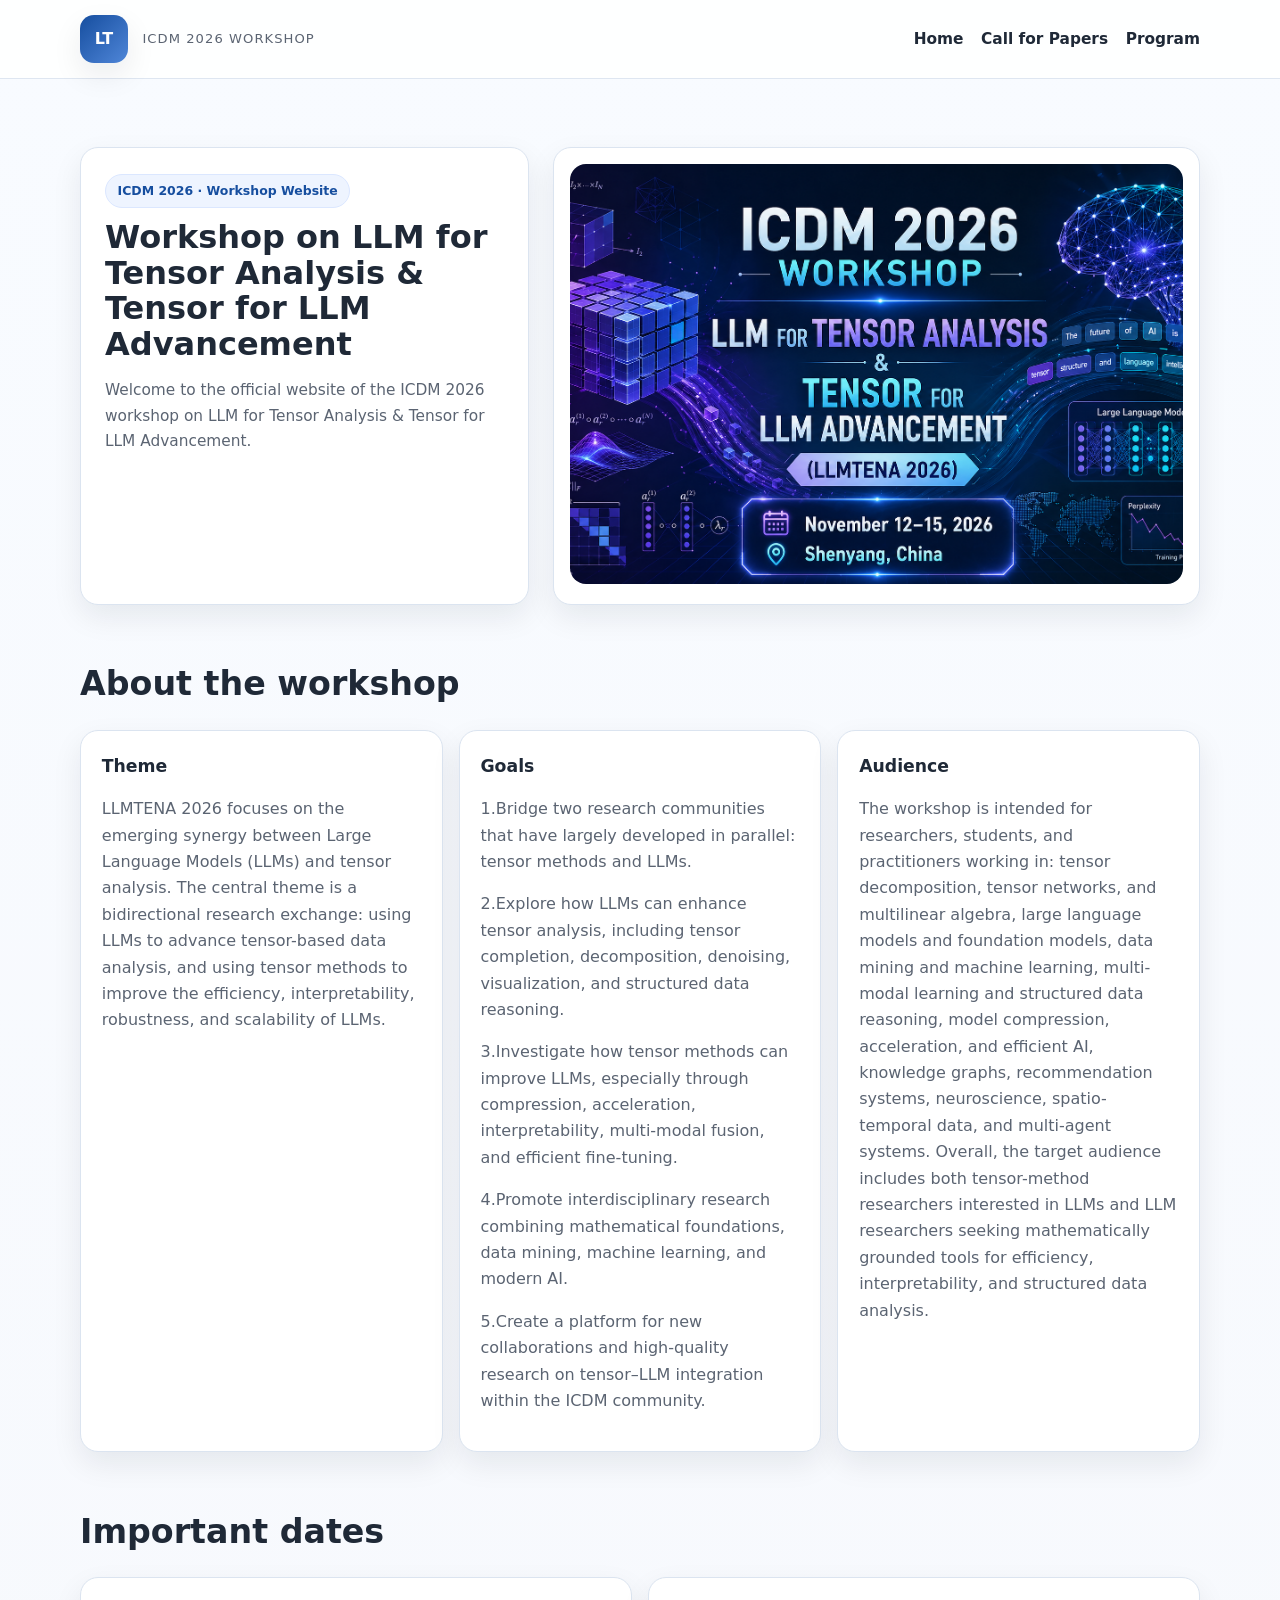
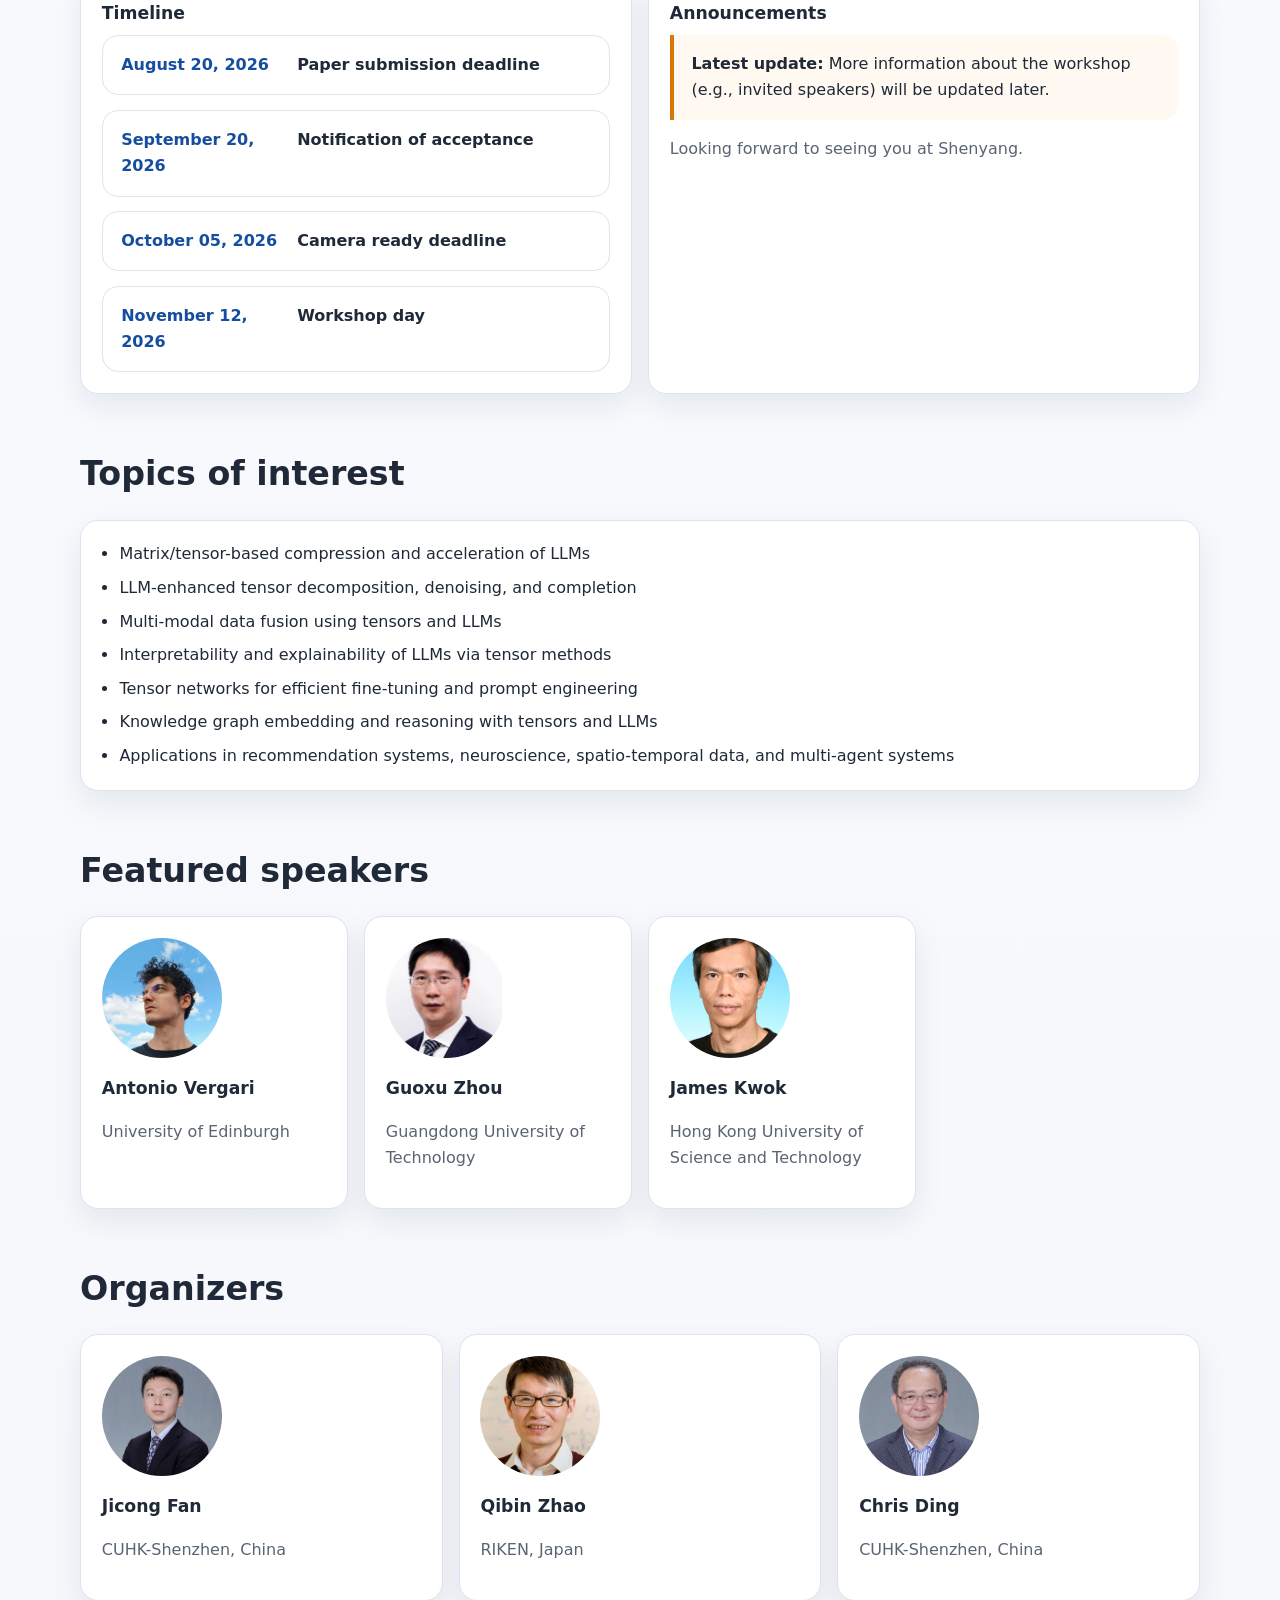
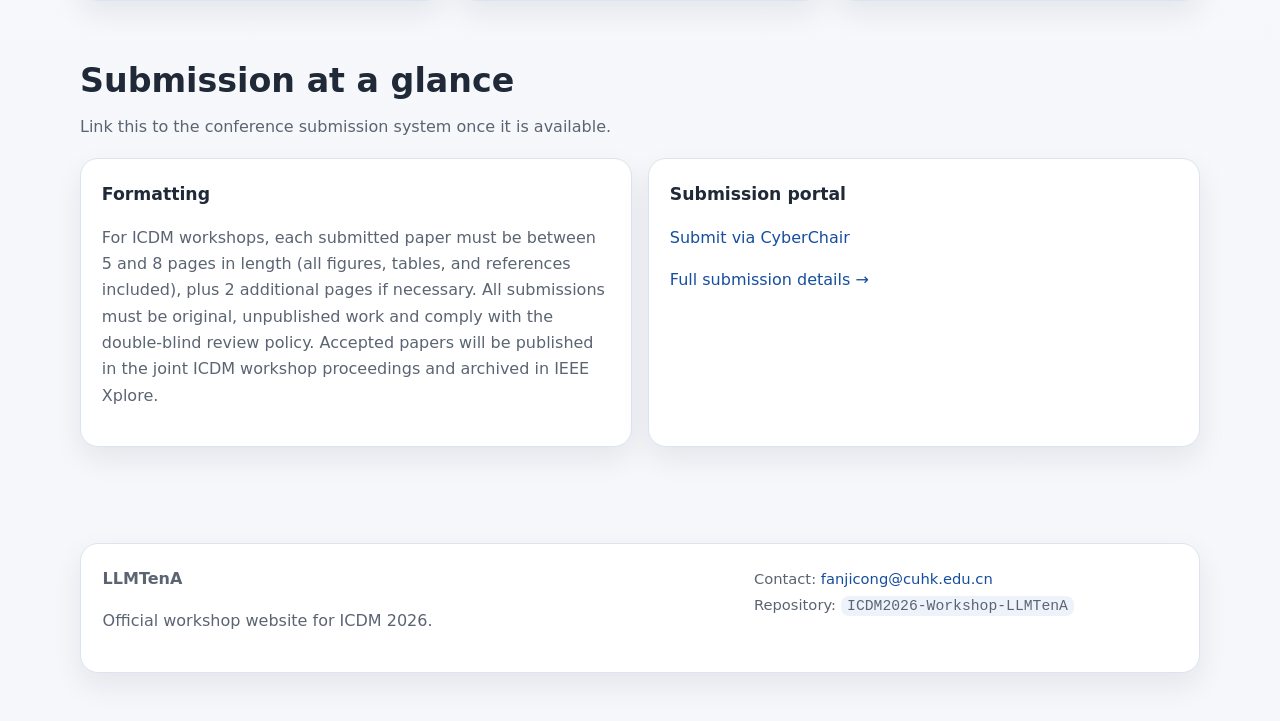
==== index.html @ 85f1052a "Update index.html" ====
<!doctype html>
<html lang="en">
<head>
  <meta charset="utf-8">
  <meta name="viewport" content="width=device-width, initial-scale=1">
  <title>ICDM 2026 Workshop on LLM for Tensor Analysis & Tensor for LLM Advancement</title>
  <meta name="description" content="Official website for the ICDM 2026 Workshop on LLM for Tensor Analysis & Tensor for LLM Advancement.">
  <link rel="stylesheet" href="style.css">
</head>
<body>
<!--  <div class="announcement">
    <div class="container">
      <div><strong>Official Website of LLMTenA</strong></div>
      <div><a href="submission.html">See submission page →</a></div>
    </div>
  </div>
-->

  <header class="site-header">
    <div class="container header-inner">
      <a class="brand" href="index.html">
        <div class="brand-mark">LT</div>
        <div class="brand-text">
          <div class="eyebrow">ICDM 2026 Workshop</div>
          <!-- <strong>LLMTenA</strong> -->
        </div>
      </a>
      <nav class="nav" aria-label="Main navigation">
        <a href="index.html">Home</a>
        <a href="cfp.html">Call for Papers</a>
        <!--
        <a href="submission.html">Submission</a>
        -->
        <a href="schedule.html">Program</a>
        <!--
        <a href="organizers.html">Organizers</a>
        <a class="button primary" href="mailto:fanjicong@cuhk.edu.cn">Contact</a>
        -->
      </nav>
    </div>
  </header>

  <main>
    <section class="hero">
      <div class="container hero-grid">
        <div class="card hero-panel">
          <span class="kicker">ICDM 2026 · Workshop Website</span>
          <h1>Workshop on LLM for Tensor Analysis & Tensor for LLM Advancement</h1>
          <p>
            Welcome to the official website of the ICDM 2026 workshop on LLM for Tensor Analysis & Tensor for LLM Advancement.
          </p>
          <!--
          <div class="hero-actions">
            <a class="button primary" href="cfp.html">Read the call for papers</a>
            <a class="button secondary" href="#dates">Important dates</a>
          </div>
          -->
        </div>
        <div class="card stats">
          <img src="assets/banner.png" alt="Abstract illustration for an academic workshop website layout.">
          <!--
          <div class="stat">
            <strong>November 2026</strong>
            <span class="muted">Workshop date</span>
          </div>
          <div class="stat">
            <strong>Shenyang, China</strong>
            <span class="muted">Venue</span>
          </div>
          <div class="stat">
            <strong>August 20, 2026</strong>
            <span class="muted">Paper submission deadline</span>
          </div>
          -->
        </div>
      </div>
    </section>

    <section class="section">
      <div class="container">
        <div class="section-header">
          <h2>About the workshop</h2>
        </div>
        <div class="grid-3">
          <article class="card feature">
            <h3>Theme</h3>
            <p class="muted">LLMTENA 2026 focuses on the emerging synergy between Large Language Models (LLMs) and tensor analysis. The central theme is a bidirectional research exchange: using LLMs to advance tensor-based data analysis, and using tensor methods to improve the efficiency, interpretability, robustness, and scalability of LLMs.</p>
          </article>
          <article class="card feature">
            <h3>Goals</h3>
            <p class="muted">1.Bridge two research communities that have largely developed in parallel: tensor methods and LLMs.</p>
            <p class="muted">2.Explore how LLMs can enhance tensor analysis, including tensor completion, decomposition, denoising, visualization, and structured data reasoning.</p>
            <p class="muted">3.Investigate how tensor methods can improve LLMs, especially through compression, acceleration, interpretability, multi-modal fusion, and efficient fine-tuning.</p>
            <p class="muted">4.Promote interdisciplinary research combining mathematical foundations, data mining, machine learning, and modern AI.</p>
            <p class="muted">5.Create a platform for new collaborations and high-quality research on tensor–LLM integration within the ICDM community.</p>
          </article>
          <article class="card feature">
            <h3>Audience</h3>
            <p class="muted">The workshop is intended for researchers, students, and practitioners working in: tensor decomposition, tensor networks, and multilinear algebra, large language models and foundation models, data mining and machine learning, multi-modal learning and structured data reasoning, model compression, acceleration, and efficient AI, knowledge graphs, recommendation systems, neuroscience, spatio-temporal data, and multi-agent systems. Overall, the target audience includes both tensor-method researchers interested in LLMs and LLM researchers seeking mathematically grounded tools for efficiency, interpretability, and structured data analysis.</p>
          </article>
        </div>
      </div>
    </section>

    <section class="section" id="dates">
      <div class="container">
        <div class="section-header">
          <h2>Important dates</h2>

        </div>
        <div class="grid-2">
          <div class="card date-box">
            <h3>Timeline</h3>
            <div class="timeline">
              <div class="timeline-item">
                <div class="timeline-date">August 20, 2026</div>
                <div><strong>Paper submission deadline</strong></div>
              </div>
              <div class="timeline-item">
                <div class="timeline-date">September 20, 2026</div>
                <div><strong>Notification of acceptance</strong></div>
              </div>
              <div class="timeline-item">
                <div class="timeline-date">October 05, 2026</div>
                <div><strong>Camera ready deadline</strong></div>
              </div>
              <div class="timeline-item">
                <div class="timeline-date">November 12, 2026</div>
                <div><strong>Workshop day</strong></div>
              </div>
            </div>
          </div>
          <div class="card info-box">
            <h3>Announcements</h3>
            <div class="callout">
              <strong>Latest update:</strong> More information about the workshop (e.g., invited speakers) will be updated later.
            </div>
            <p class="muted">Looking forward to seeing you at Shenyang.</p>
          </div>
        </div>
      </div>
    </section>

    <section class="section">
      <div class="container">
        <div class="section-header">
          <h2>Topics of interest</h2>
        </div>
        <div class="card topic-box">
          <ul class="list">
            <li>Matrix/tensor-based compression and acceleration of LLMs</li>
            <li>LLM-enhanced tensor decomposition, denoising, and completion</li>
            <li>Multi-modal data fusion using tensors and LLMs</li>
            <li>Interpretability and explainability of LLMs via tensor methods</li>
            <li>Tensor networks for efficient fine-tuning and prompt engineering</li>
            <li>Knowledge graph embedding and reasoning with tensors and LLMs</li>
            <li>Applications in recommendation systems, neuroscience, spatio-temporal data, and multi-agent systems</li>
          </ul>
        </div>
      </div>
    </section>

    <section class="section">
      <div class="container">
        <div class="section-header">
          <h2>Featured speakers</h2>

        </div>
        <div class="grid-4">
          <a href="https://april-tools.github.io/" target="_blank" rel="noopener noreferrer" class="card person person-link">
            <img src="assets/photo_avs.jpg" alt="Antonio Vergari" class="person-photo">
            <h3>Antonio Vergari</h3>
            <p class="muted">University of Edinburgh</p>
          </a>

          <a href="https://teacher.gdut.edu.cn/zhouguoxu/en/zhym/118716/list/index.htm" target="_blank" rel="noopener noreferrer" class="card person person-link">
            <img src="assets/photo_zhou.png" alt="Guoxu Zhou" class="person-photo">
            <h3>Guoxu Zhou</h3>
            <p class="muted">Guangdong University of Technology</p>
          </a>
          
          <a href="https://www.cse.ust.hk/~jamesk/" target="_blank" rel="noopener noreferrer" class="card person person-link">
            <img src="assets/photo_kwok.jpg" alt="James Kwok" class="person-photo">
            <h3>James Kwok</h3>
            <p class="muted">Hong Kong University of Science and Technology</p>
          </a>
          
        </div>
      </div>
    </section>

    <section class="section">
      <div class="container">
        <div class="section-header">
          <h2>Organizers</h2>
        </div>
        <div class="grid-3">

          <a href="https://jicongfan.github.io/" target="_blank" rel="noopener noreferrer" class="card person person-link">
            <img src="assets/photo_fan.png" alt="Jicong Fan" class="person-photo">
            <h3>Jicong Fan</h3>
            <p class="muted">CUHK-Shenzhen, China</p>
          </a>
          
          <a href="https://qibinzhao.github.io/" target="_blank" rel="noopener noreferrer" class="card person person-link">
            <img src="assets/photo_zhao.png" alt="Qibin Zhaon" class="person-photo">
            <h3>Qibin Zhao</h3>
            <p class="muted">RIKEN, Japan</p>
          </a>

          <a href="https://sds.cuhk.edu.cn/en/teacher/197" target="_blank" rel="noopener noreferrer" class="card person person-link">
            <img src="assets/photo_ding.png" alt="Chris Ding" class="person-photo">
            <h3>Chris Ding</h3>
            <p class="muted">CUHK-Shenzhen, China</p>
          </a>
        </div>
      </div>
    </section>

    <section class="section">
      <div class="container">
        <div class="section-header">
          <h2>Submission at a glance</h2>
          <p>Link this to the conference submission system once it is available.</p>
        </div>
        <div class="grid-2">
          <article class="card submission-box">
            <h3>Formatting</h3>
            <p class="muted">For ICDM workshops, each submitted paper must be between 5 and 8 pages in length (all figures, tables, and references included), plus 2 additional pages if necessary. All submissions must be original, unpublished work and comply with the double-blind review policy. Accepted papers will be published in the joint ICDM workshop proceedings and archived in IEEE Xplore. </p>
          </article>
        <article class="card submission-box">
          <h3>Submission portal</h3>
          <p class="muted">
            <a href="https://wi-lab.com/cyberchair/2026/icdm26/scripts/submit.php?subarea=S21&amp;undisplay_detail=1&amp;wh=/cyberchair/2026/icdm26/scripts/ws_submit.php">
              Submit via CyberChair
            </a>
          </p>
          <p><a href="cfp.html">Full submission details →</a></p>
        </article>
        </div>
      </div>
    </section>
  </main>

  <footer class="footer">
    <div class="container">
      <div class="card footer-grid">
        <div>
          <strong>LLMTenA</strong>
          <p class="muted">Official workshop website for ICDM 2026.</p>
        </div>
        <div>
          <small>
            Contact: <a href="mailto:fanjicong@cuhk.edu.cn">fanjicong@cuhk.edu.cn</a><br>
            Repository: <span class="inline-code">ICDM2026-Workshop-LLMTenA</span>
          </small>
        </div>
      </div>
    </div>
  </footer>
</body>
</html>
---- style.css ----
:root {
  --bg: #f7f9fc;
  --surface: #ffffff;
  --surface-2: #eef3fb;
  --text: #1f2937;
  --muted: #5b6472;
  --primary: #164e9f;
  --primary-2: #0f3f83;
  --accent: #d97706;
  --border: #dbe4f0;
  --shadow: 0 12px 30px rgba(17, 24, 39, 0.08);
  --radius: 18px;
  --content: 1120px;
}

.person-link {
  display: block;
  color: inherit;
  text-decoration: none;
}

.person-link:hover h3 {
  color: var(--primary);
  text-decoration: underline;
}

* { box-sizing: border-box; }
html { scroll-behavior: smooth; }
body {
  margin: 0;
  font-family: Inter, ui-sans-serif, system-ui, -apple-system, BlinkMacSystemFont, "Segoe UI", sans-serif;
  color: var(--text);
  background: linear-gradient(180deg, #f8fbff 0%, #f6f7fb 100%);
  line-height: 1.65;
}
img { max-width: 100%; display: block; }
a { color: var(--primary); text-decoration: none; }
a:hover { color: var(--primary-2); }
.container {
  width: min(calc(100% - 2rem), var(--content));
  margin: 0 auto;
}
.announcement {
  background: #edf4ff;
  border-bottom: 1px solid #d5e4ff;
  color: #123a71;
  font-size: 0.95rem;
}
.announcement .container {
  display: flex;
  gap: 1rem;
  justify-content: space-between;
  align-items: center;
  padding: 0.65rem 0;
}
.site-header {
  position: sticky;
  top: 0;
  z-index: 30;
  backdrop-filter: blur(14px);
  background: rgba(255,255,255,0.84);
  border-bottom: 1px solid rgba(219,228,240,0.9);
}
.header-inner {
  display: flex;
  justify-content: space-between;
  align-items: center;
  gap: 1rem;
  padding: 0.95rem 0;
}
.brand {
  display: flex;
  align-items: center;
  gap: 0.9rem;
  min-width: 0;
}
.brand-mark {
  width: 48px;
  height: 48px;
  border-radius: 14px;
  background: linear-gradient(135deg, var(--primary), #4f86d8);
  color: white;
  display: grid;
  place-items: center;
  font-weight: 800;
  box-shadow: var(--shadow);
}
.brand-text { min-width: 0; }
.brand-text .eyebrow {
  color: var(--muted);
  font-size: 0.82rem;
  letter-spacing: 0.08em;
  text-transform: uppercase;
}
.brand-text strong {
  display: block;
  font-size: 1rem;
}
.nav {
  display: flex;
  flex-wrap: wrap;
  gap: 0.9rem 1.1rem;
  align-items: center;
  justify-content: flex-end;
}
.nav a {
  color: var(--text);
  font-weight: 600;
  font-size: 0.96rem;
}
.nav .button {
  color: white;
}
.hero {
  padding: 4.25rem 0 2rem;
}
.hero-grid {
  display: grid;
  grid-template-columns: 0.82fr 1.18fr;
  gap: 1.5rem;
  align-items: stretch;
}
.card {
  background: var(--surface);
  border: 1px solid var(--border);
  border-radius: var(--radius);
  box-shadow: var(--shadow);
}
.hero-panel {
  padding: 1.6rem 1.5rem;
}
.kicker {
  display: inline-flex;
  gap: 0.5rem;
  align-items: center;
  background: #eef4ff;
  color: var(--primary);
  border: 1px solid #dbe7ff;
  border-radius: 999px;
  padding: 0.35rem 0.72rem;
  font-weight: 700;
  font-size: 0.78rem;
}
.hero h1 {
  font-size: clamp(1.7rem, 2.5vw, 2.7rem);
  line-height: 1.12;
  margin: 0.75rem 0 0.85rem;
}
.hero p {
  font-size: 0.96rem;
  color: var(--muted);
  max-width: 48ch;
}
.hero-actions {
  display: flex;
  flex-wrap: wrap;
  gap: 0.85rem;
  margin-top: 1.2rem;
}
.person-photo {
  width: 120px;
  height: 120px;
  border-radius: 50%;
  object-fit: cover;
  margin-bottom: 1rem;
}
.button {
  display: inline-flex;
  align-items: center;
  justify-content: center;
  gap: 0.5rem;
  border-radius: 999px;
  padding: 0.85rem 1.2rem;
  font-weight: 700;
  border: 1px solid transparent;
  transition: transform 0.15s ease, box-shadow 0.15s ease;
}
.button:hover {
  transform: translateY(-1px);
}
.button.primary {
  background: linear-gradient(135deg, var(--primary), var(--primary-2));
  color: white;
  box-shadow: 0 10px 24px rgba(22, 78, 159, 0.22);
}
.button.secondary {
  background: white;
  color: var(--text);
  border-color: var(--border);
}
.stats {
  display: grid;
  gap: 0.9rem;
  padding: 1rem;
}
.stats img {
  width: 100%;
  height: 420px;
  object-fit: cover;
  border-radius: 16px;
  margin-bottom: 0.2rem;
}
.stat {
  padding: 0.95rem 1rem;
  border-radius: 16px;
  background: linear-gradient(180deg, #ffffff 0%, #f7faff 100%);
  border: 1px solid var(--border);
}
.stat strong {
  display: block;
  font-size: 1.18rem;
  margin-bottom: 0.12rem;
}
.section {
  padding: 1.3rem 0 2rem;
}
.section-header {
  margin-bottom: 1.1rem;
}
.section-header h2 {
  margin: 0 0 0.35rem;
  font-size: clamp(1.55rem, 2.6vw, 2.2rem);
}
.section-header p {
  margin: 0;
  color: var(--muted);
}
.grid-4,
.grid-3,
.grid-2 {
  display: grid;
  gap: 1rem;
}
.grid-4 { grid-template-columns: repeat(4, minmax(0, 1fr)); }
.grid-3 { grid-template-columns: repeat(3, minmax(0, 1fr)); }
.grid-2 { grid-template-columns: repeat(2, minmax(0, 1fr)); }
.feature, .info-box, .date-box, .speaker, .person, .notice, .topic-box, .submission-box {
  padding: 1.3rem;
}
.feature h3, .info-box h3, .date-box h3, .speaker h3, .person h3, .notice h3, .topic-box h3, .submission-box h3 {
  margin: 0 0 0.45rem;
  font-size: 1.08rem;
}
.muted { color: var(--muted); }
.list {
  margin: 0;
  padding-left: 1.1rem;
}
.list li + li { margin-top: 0.45rem; }
.timeline {
  display: grid;
  gap: 0.9rem;
}
.timeline-item {
  display: grid;
  grid-template-columns: 160px 1fr;
  gap: 1rem;
  padding: 1rem 1.15rem;
  border: 1px solid var(--border);
  border-radius: 16px;
  background: white;
}
.timeline-date {
  font-weight: 800;
  color: var(--primary);
}
.table-wrap {
  overflow-x: auto;
}
table {
  width: 100%;
  border-collapse: collapse;
  background: white;
  border-radius: 16px;
  overflow: hidden;
  border: 1px solid var(--border);
  box-shadow: var(--shadow);
}
th, td {
  padding: 0.95rem 1rem;
  border-bottom: 1px solid var(--border);
  text-align: left;
  vertical-align: top;
}
th {
  background: #f7faff;
  font-size: 0.95rem;
}
tr:last-child td { border-bottom: none; }
.badge {
  display: inline-block;
  padding: 0.28rem 0.65rem;
  border-radius: 999px;
  font-size: 0.82rem;
  font-weight: 700;
  background: #fff3dd;
  color: #9a5a00;
}
.page-hero {
  padding: 2.25rem 0 1rem;
}
.page-hero .card {
  padding: 1.75rem;
}
.footer {
  margin-top: 2rem;
  padding: 2rem 0 3rem;
  color: var(--muted);
}
.footer-grid {
  display: grid;
  grid-template-columns: 1.2fr 0.8fr;
  gap: 1rem;
  padding: 1.35rem;
}
.footer small { font-size: 0.92rem; }
.callout {
  border-left: 4px solid var(--accent);
  padding: 1rem 1rem 1rem 1.1rem;
  background: #fff9f1;
  border-radius: 0 16px 16px 0;
}
.inline-code {
  font-family: ui-monospace, SFMono-Regular, Menlo, monospace;
  background: #eef3fb;
  padding: 0.1rem 0.4rem;
  border-radius: 8px;
}
@media (max-width: 900px) {
  .hero-grid, .grid-4, .grid-3, .grid-2, .footer-grid {
    grid-template-columns: 1fr;
  }
  .timeline-item {
    grid-template-columns: 1fr;
  }
  .nav {
    justify-content: flex-start;
  }
  .header-inner {
    flex-direction: column;
    align-items: flex-start;
  }
  .stats img {
    height: 320px;
  }
}
@media (max-width: 640px) {
  .hero { padding-top: 3rem; }
  .hero-panel { padding: 1.35rem; }
  .announcement .container {
    flex-direction: column;
    align-items: flex-start;
  }
  .hero h1 {
    font-size: clamp(1.5rem, 7vw, 2.1rem);
  }
  .stats img {
    height: 240px;
  }
}
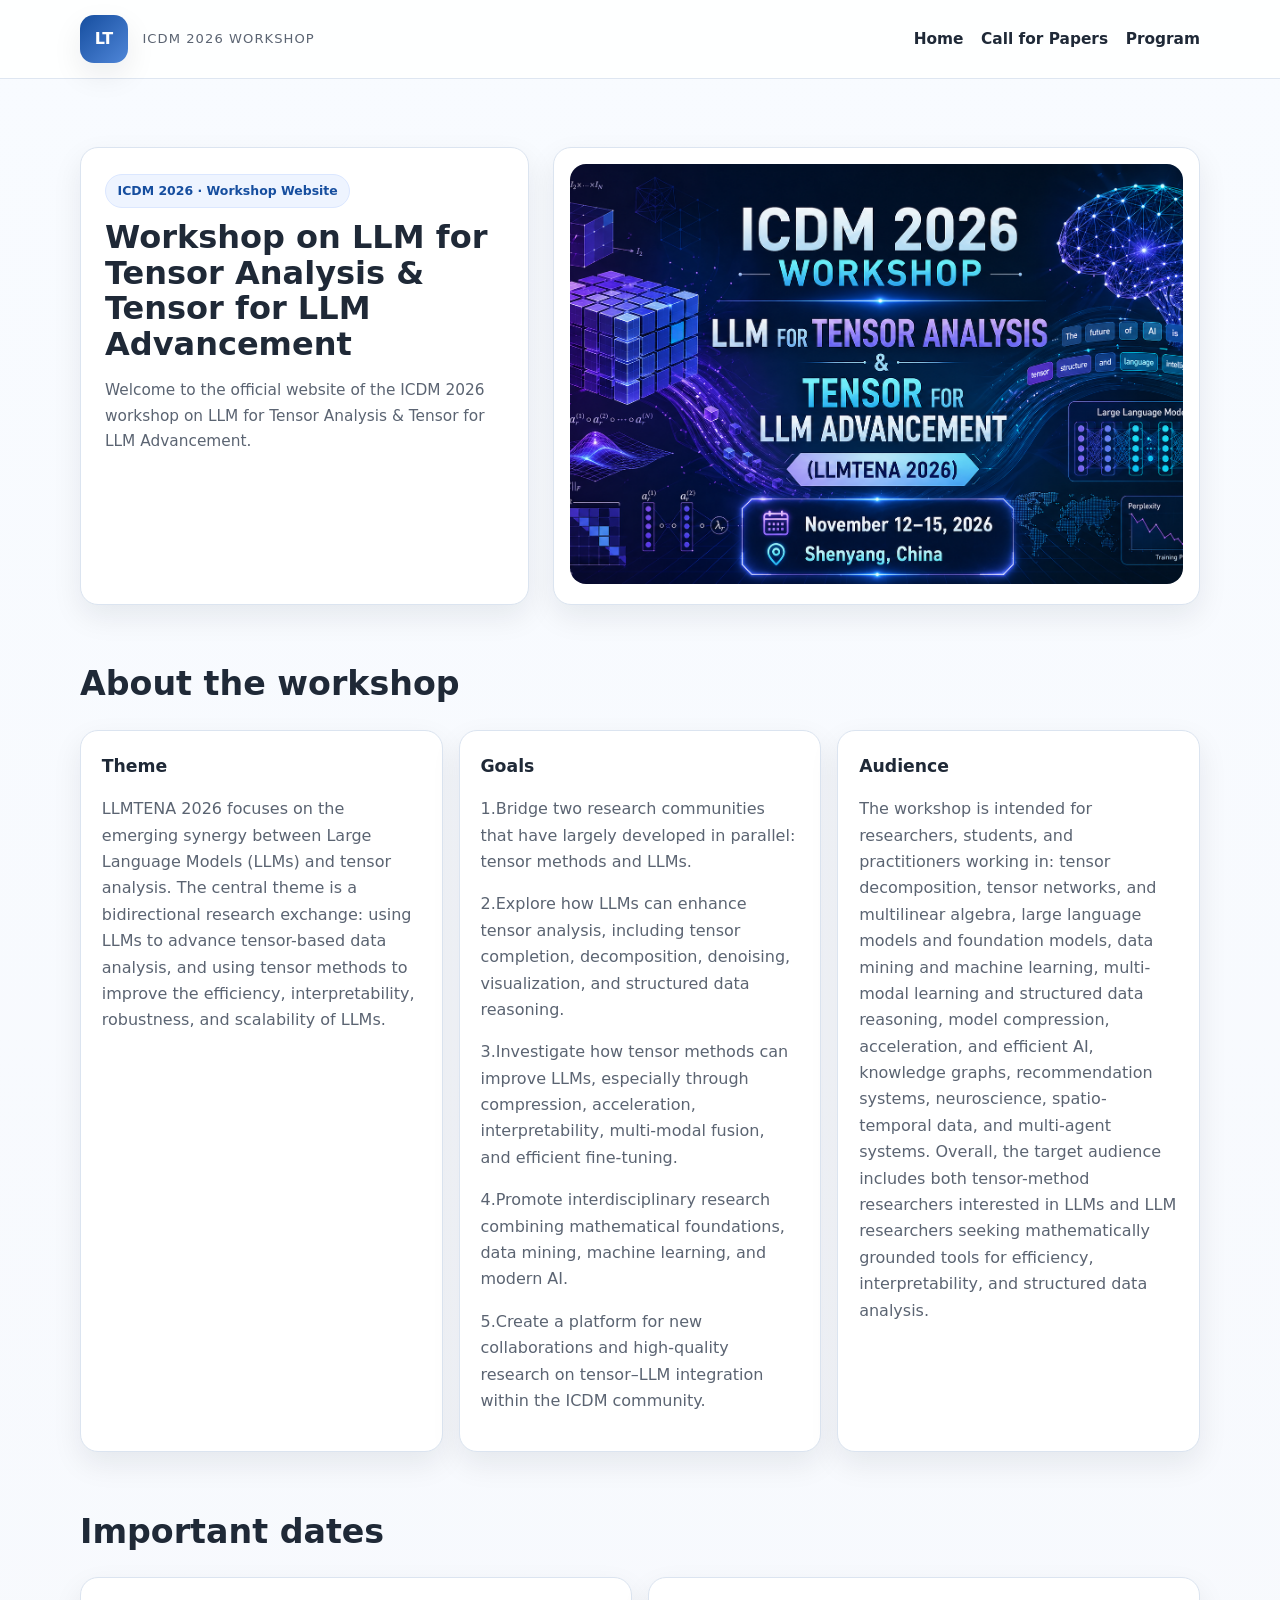
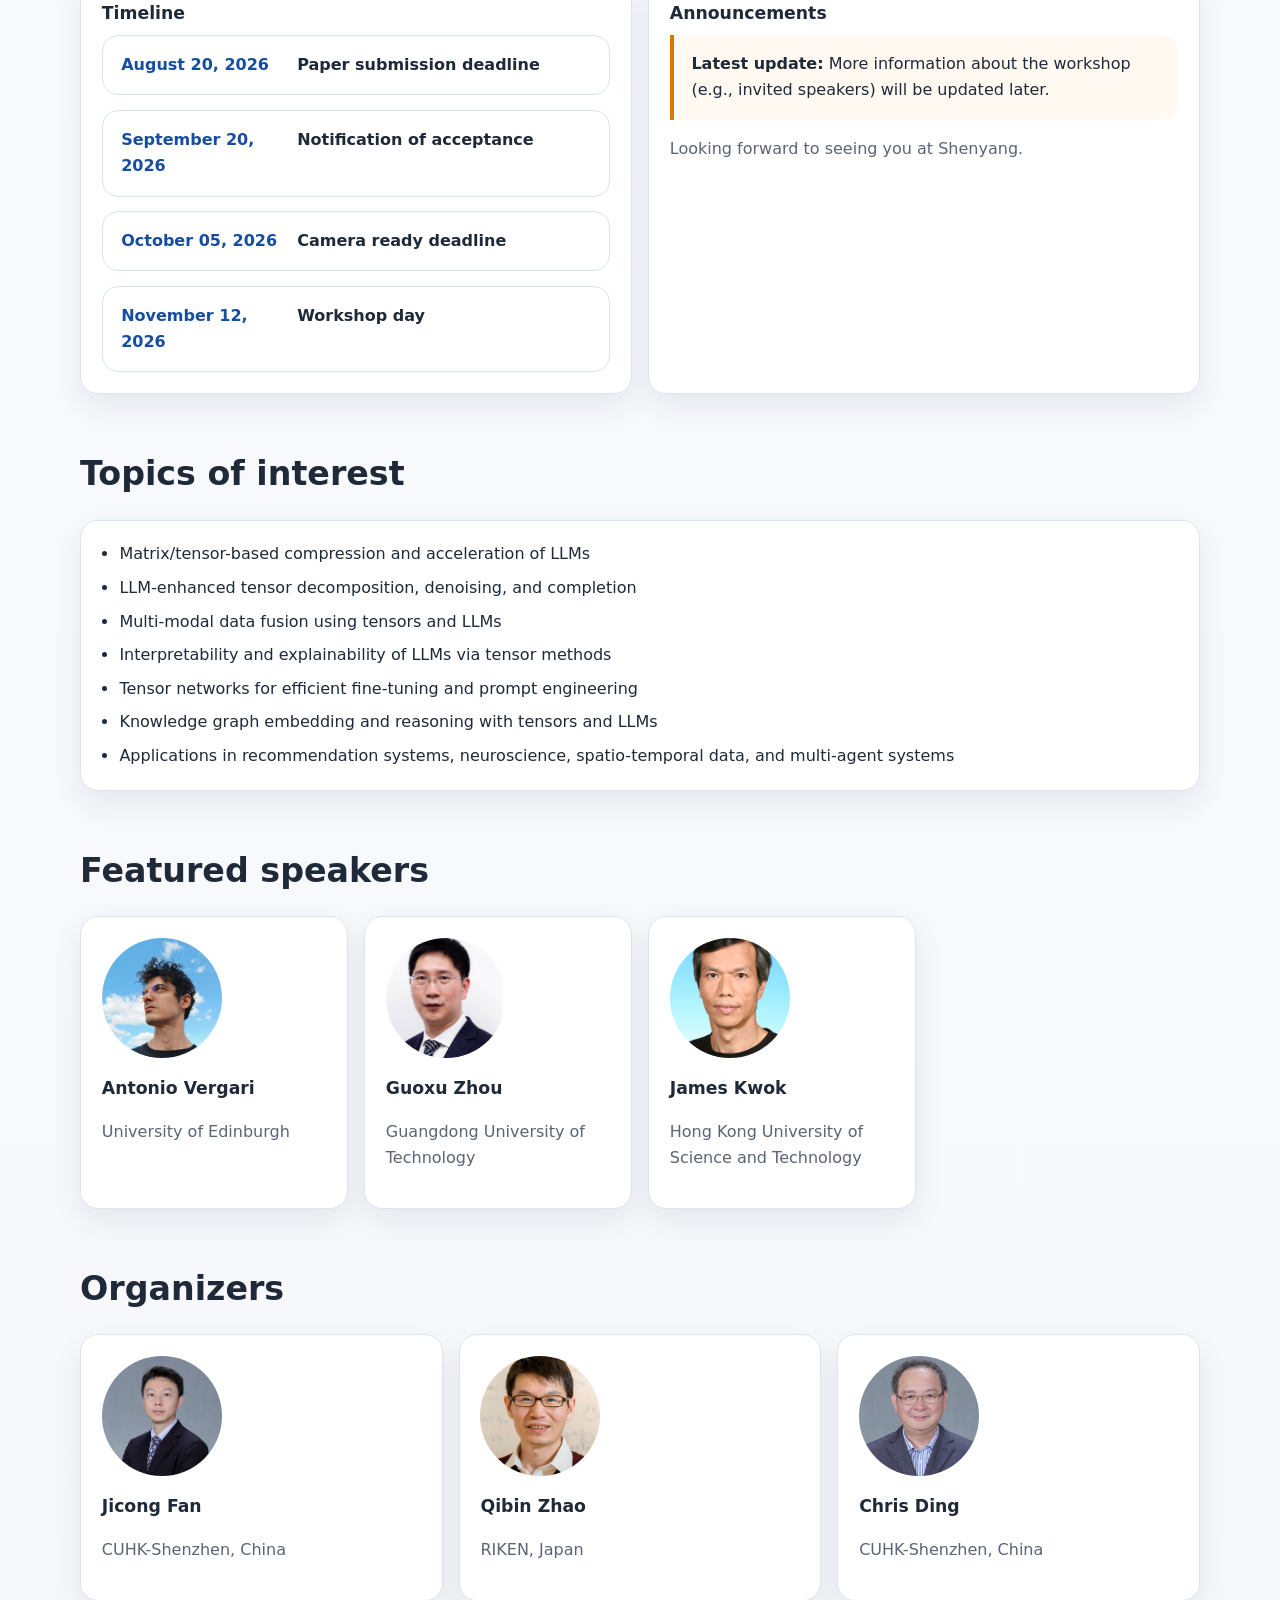
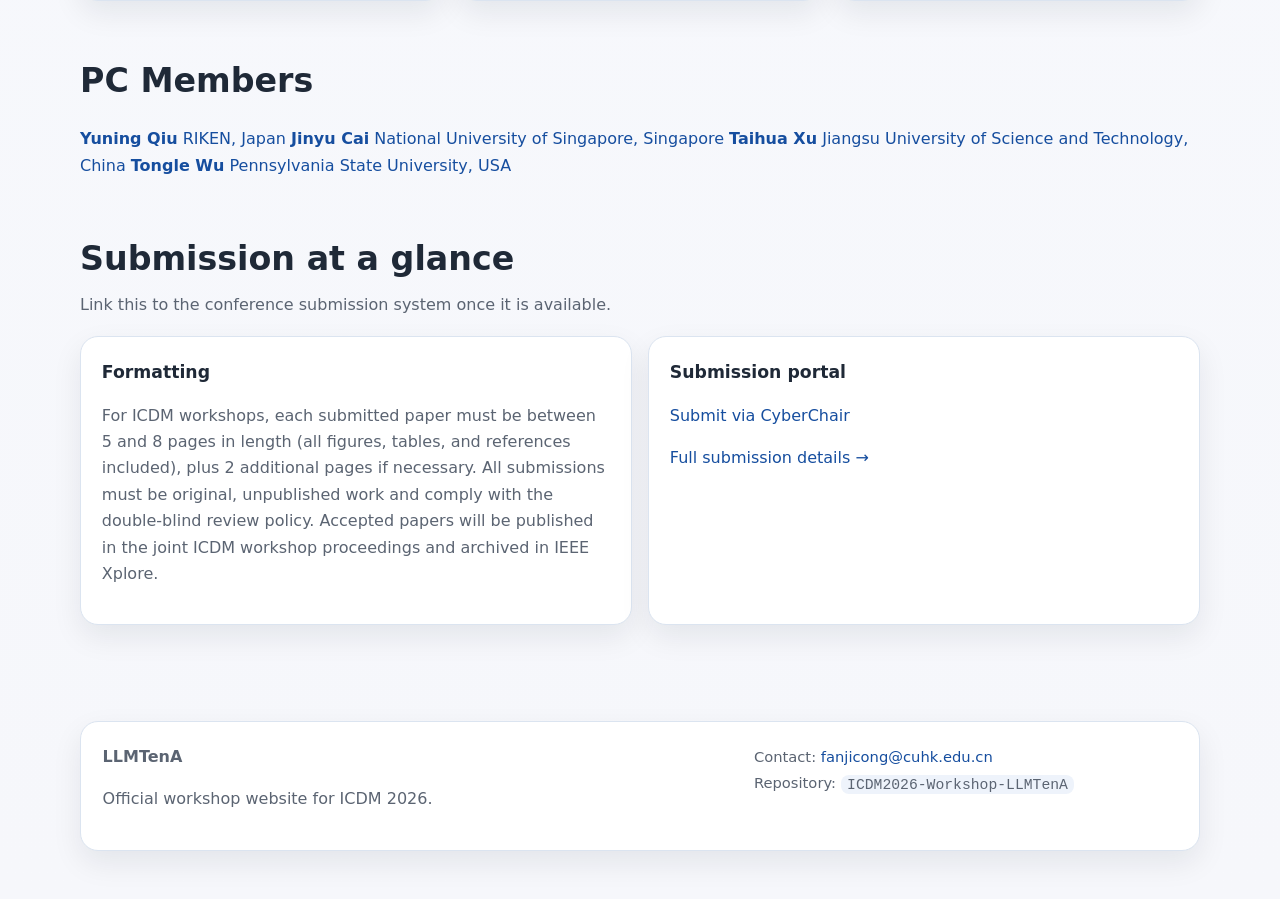
==== commit 6fa16353: "Update index.html" ====
--- a/index.html
+++ b/index.html
@@ -217,6 +217,41 @@
       </div>
     </section>
 
+
+
+    <section class="section">
+      <div class="container">
+        <div class="section-header">
+          <h2>PC Members</h2>
+        </div>
+    
+        <div class="pc-member-list">
+    
+          <a href="https://github.com/ynqiu" target="_blank" rel="noopener noreferrer" class="pc-member">
+            <strong>Yuning Qiu</strong>
+            <span>RIKEN, Japan</span>
+          </a>
+    
+          <a href="https://jinyucai95.github.io/" target="_blank" rel="noopener noreferrer" class="pc-member">
+            <strong>Jinyu Cai</strong>
+            <span>National University of Singapore, Singapore</span>
+          </a>
+    
+          <a href="https://dblp.org/pid/217/0718.html" target="_blank" rel="noopener noreferrer" class="pc-member">
+            <strong>Taihua Xu</strong>
+            <span>Jiangsu University of Science and Technology, China</span>
+          </a>
+    
+          <a href="https://dblp.org/pid/269/8929.html" target="_blank" rel="noopener noreferrer" class="pc-member">
+            <strong>Tongle Wu</strong>
+            <span>Pennsylvania State University, USA</span>
+          </a>
+    
+        </div>
+      </div>
+    </section>
+
+    
     <section class="section">
       <div class="container">
         <div class="section-header">
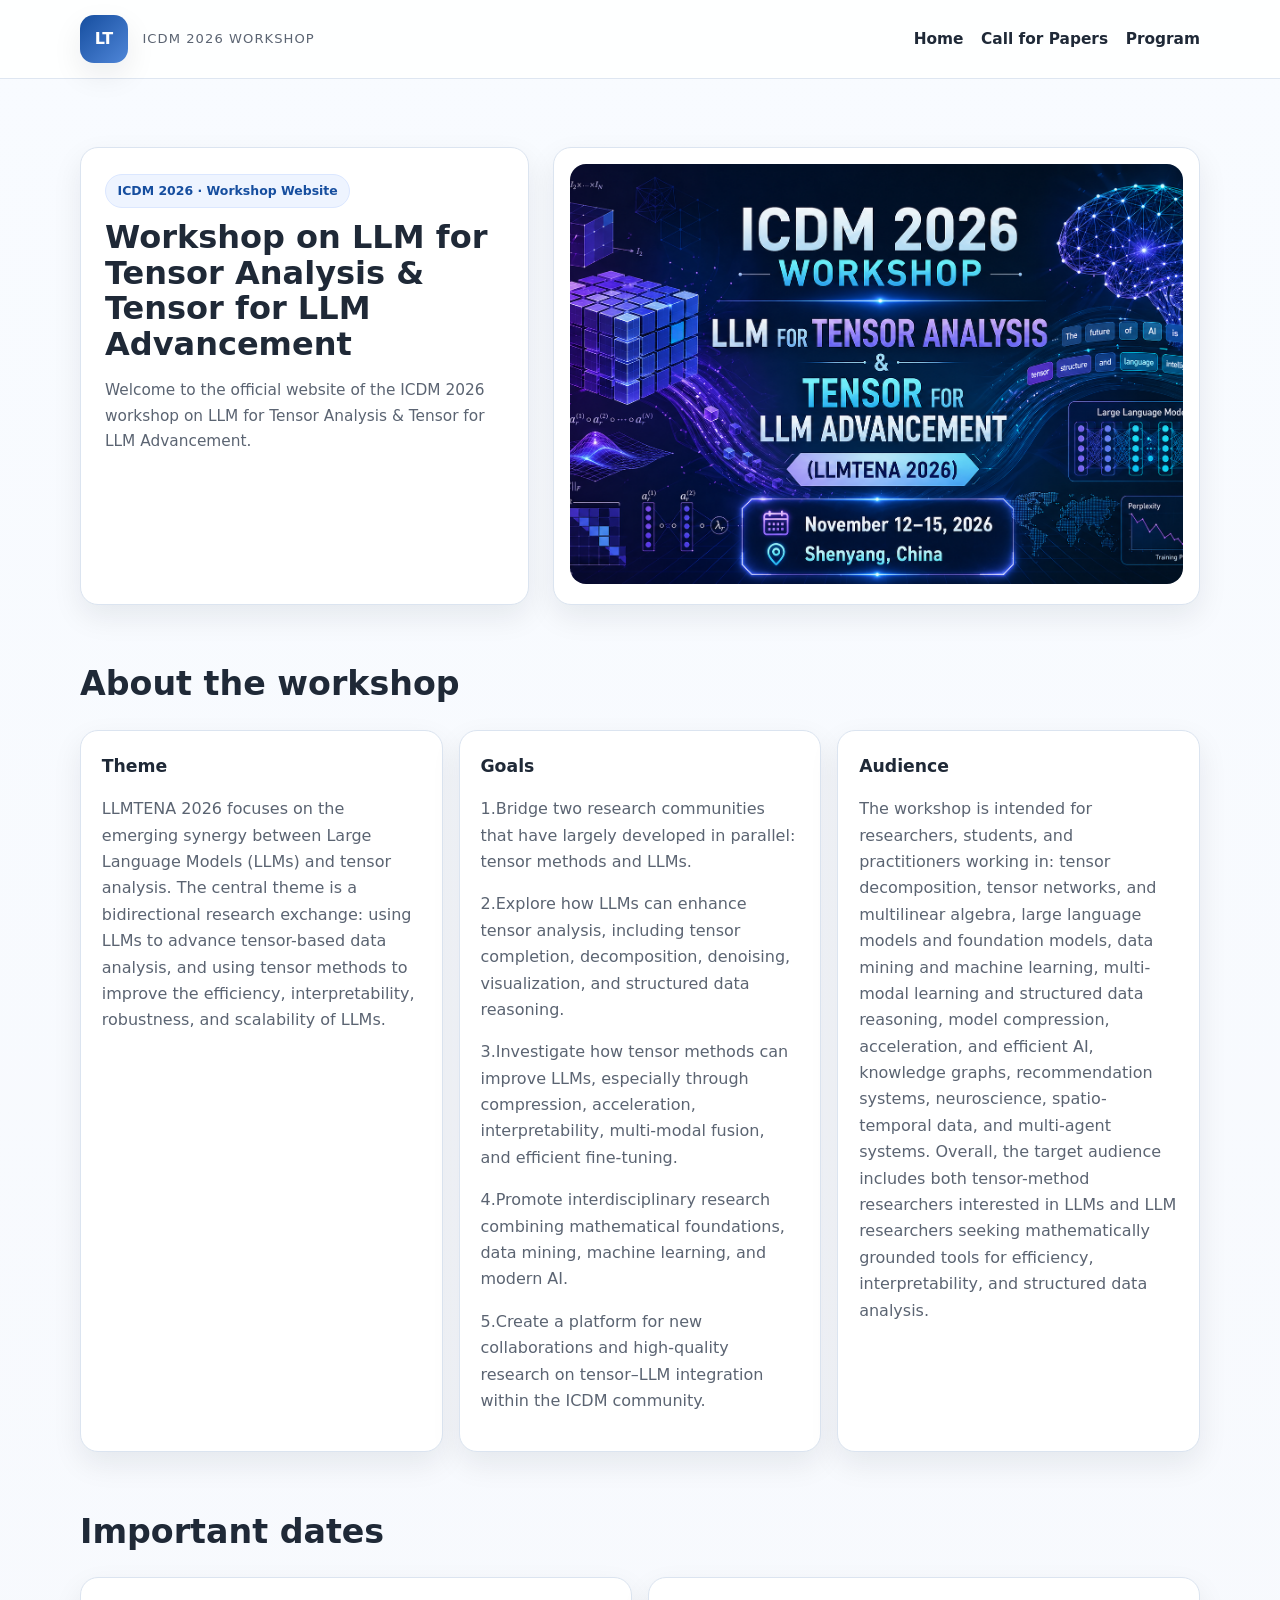
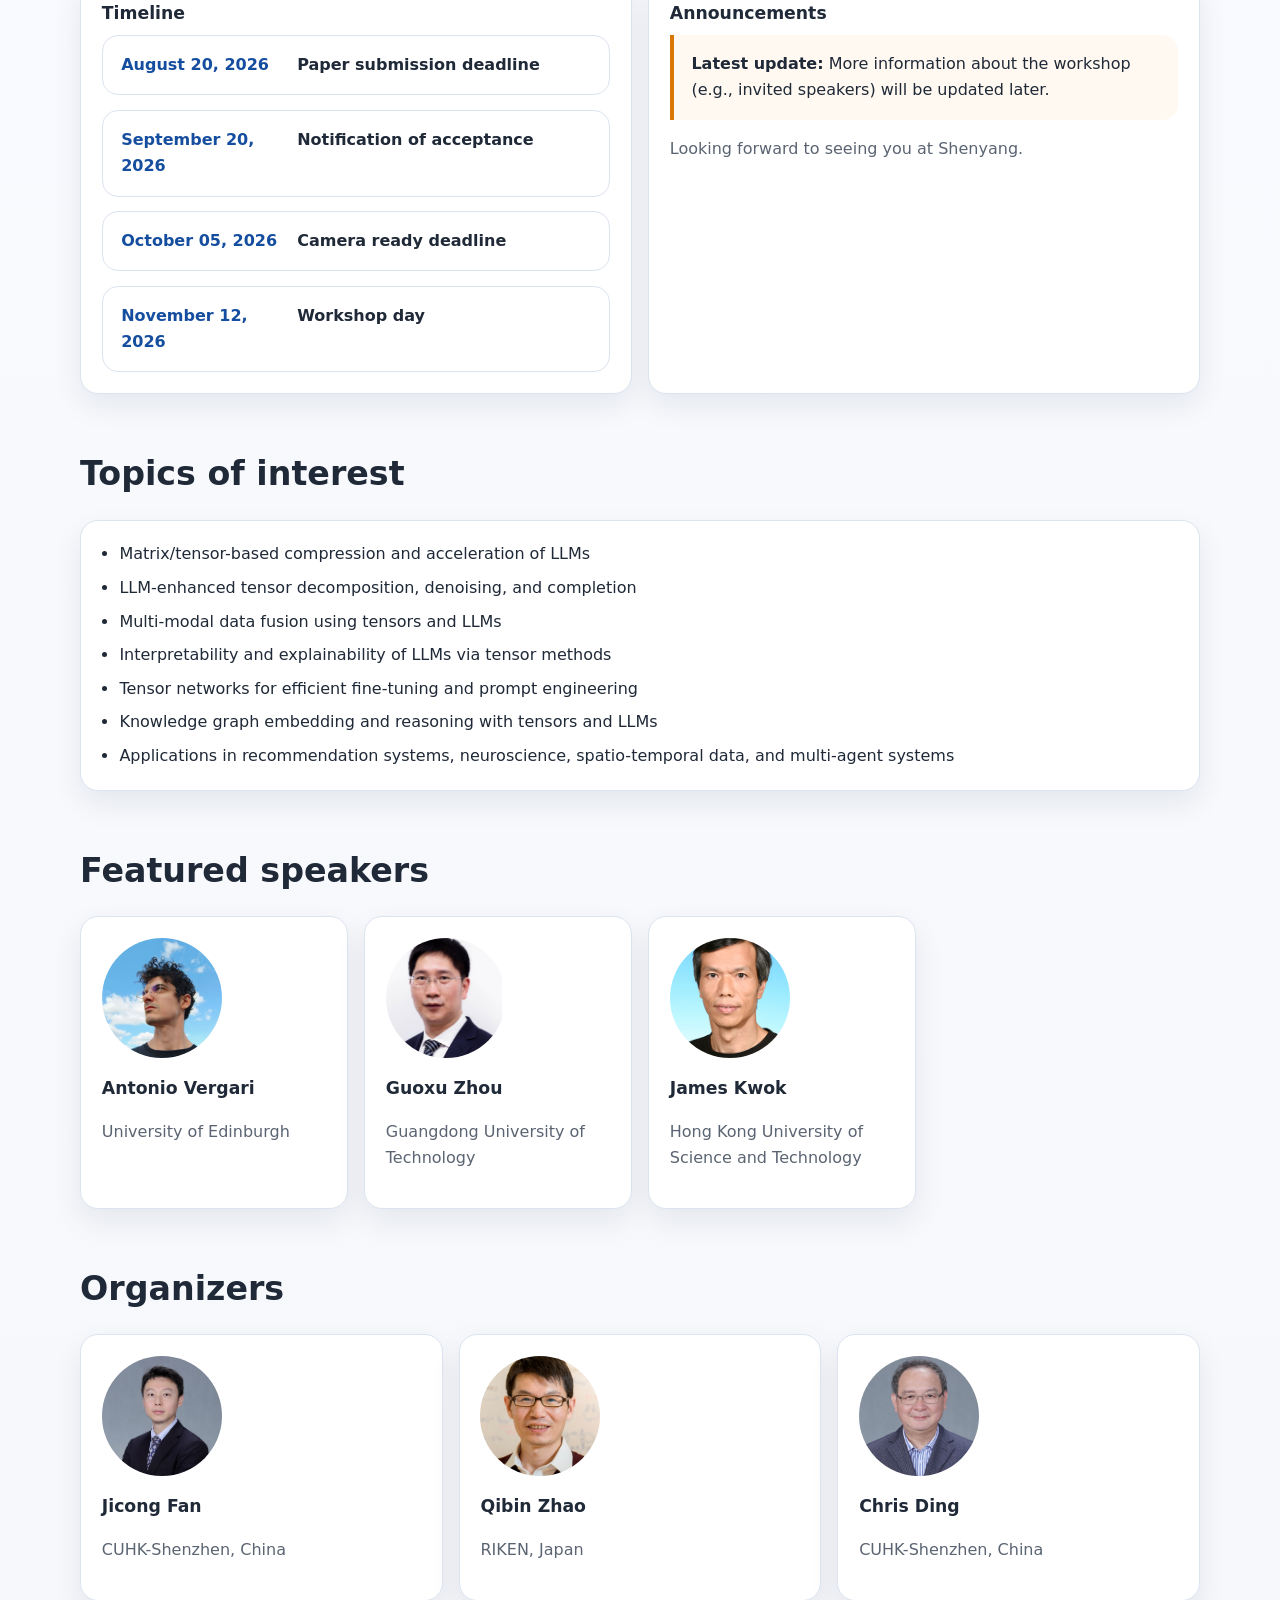
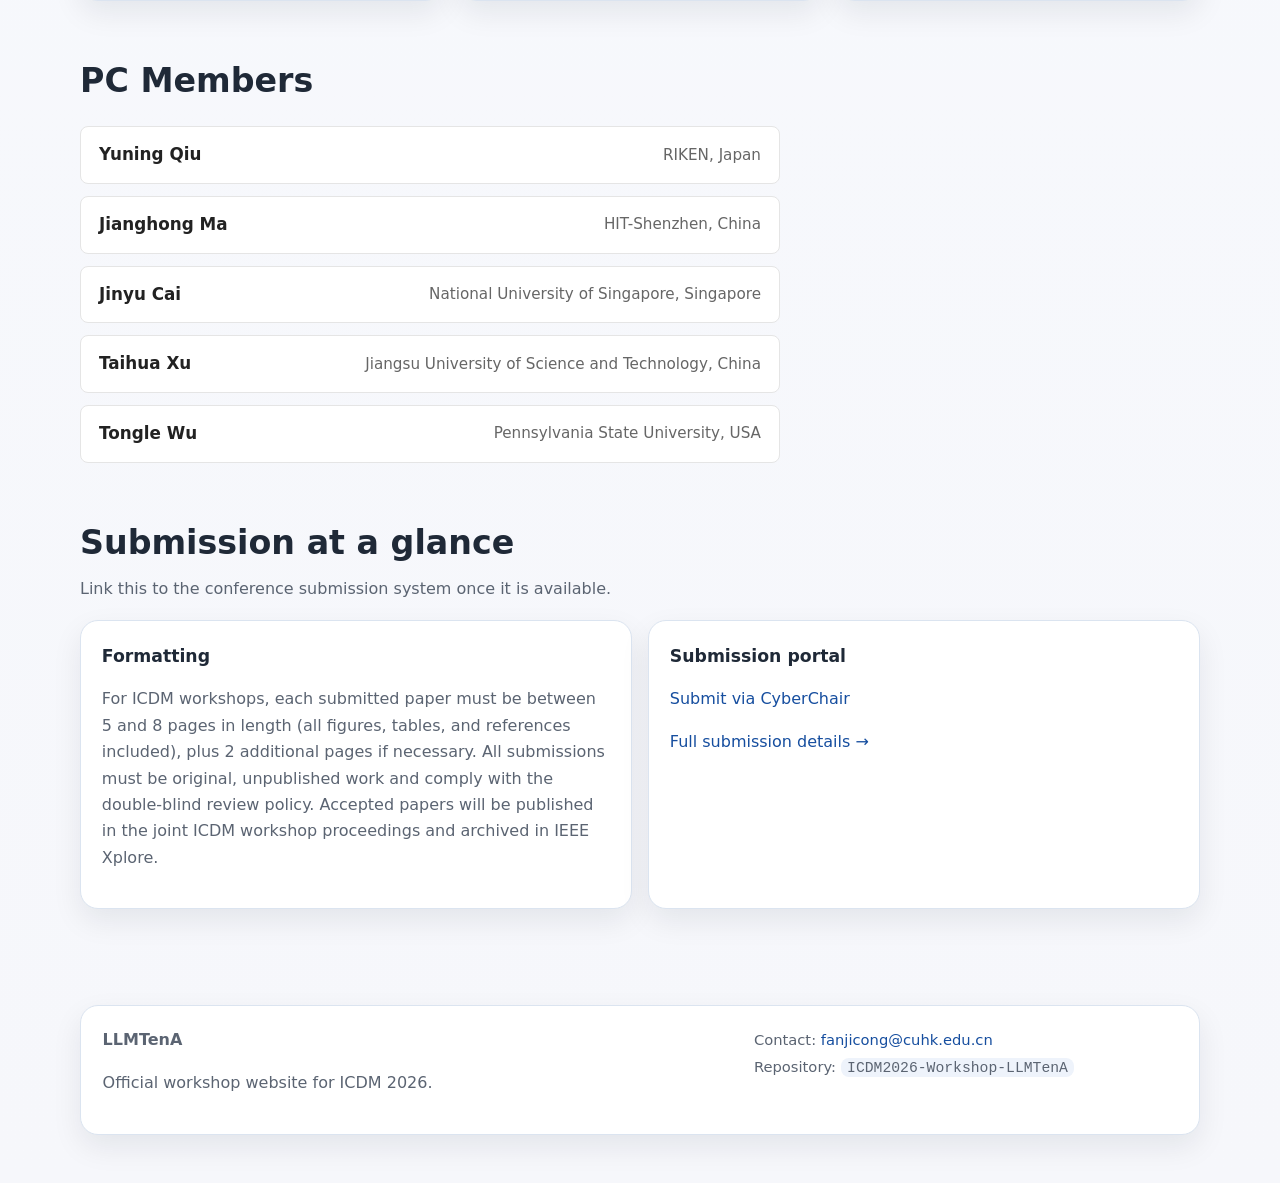
==== commit cda64f23: "Update index.html" ====
--- a/index.html
+++ b/index.html
@@ -231,6 +231,11 @@
             <strong>Yuning Qiu</strong>
             <span>RIKEN, Japan</span>
           </a>
+
+          <a href="https://homepage.hit.edu.cn/majianghong" target="_blank" rel="noopener noreferrer" class="pc-member">
+            <strong>Jianghong Ma</strong>
+            <span>HIT-Shenzhen, China</span>
+          </a>
     
           <a href="https://jinyucai95.github.io/" target="_blank" rel="noopener noreferrer" class="pc-member">
             <strong>Jinyu Cai</strong>
--- a/style.css
+++ b/style.css
@@ -126,6 +126,41 @@
   border-radius: var(--radius);
   box-shadow: var(--shadow);
 }
+
+.pc-member-list {
+  display: flex;
+  flex-direction: column;
+  gap: 12px;
+  max-width: 700px;
+}
+
+.pc-member {
+  display: flex;
+  justify-content: space-between;
+  align-items: center;
+  padding: 14px 18px;
+  text-decoration: none;
+  border-radius: 8px;
+  background: #ffffff;
+  border: 1px solid #e5e5e5;
+  transition: background 0.2s ease, box-shadow 0.2s ease;
+}
+
+.pc-member:hover {
+  background: #ffffff;
+  box-shadow: 0 2px 8px rgba(0,0,0,0.08);
+}
+
+.pc-member strong {
+  font-size: 1.05rem;
+  color: #222;
+}
+
+.pc-member span {
+  color: #666;
+  font-size: 0.95rem;
+}
+
 .hero-panel {
   padding: 1.6rem 1.5rem;
 }
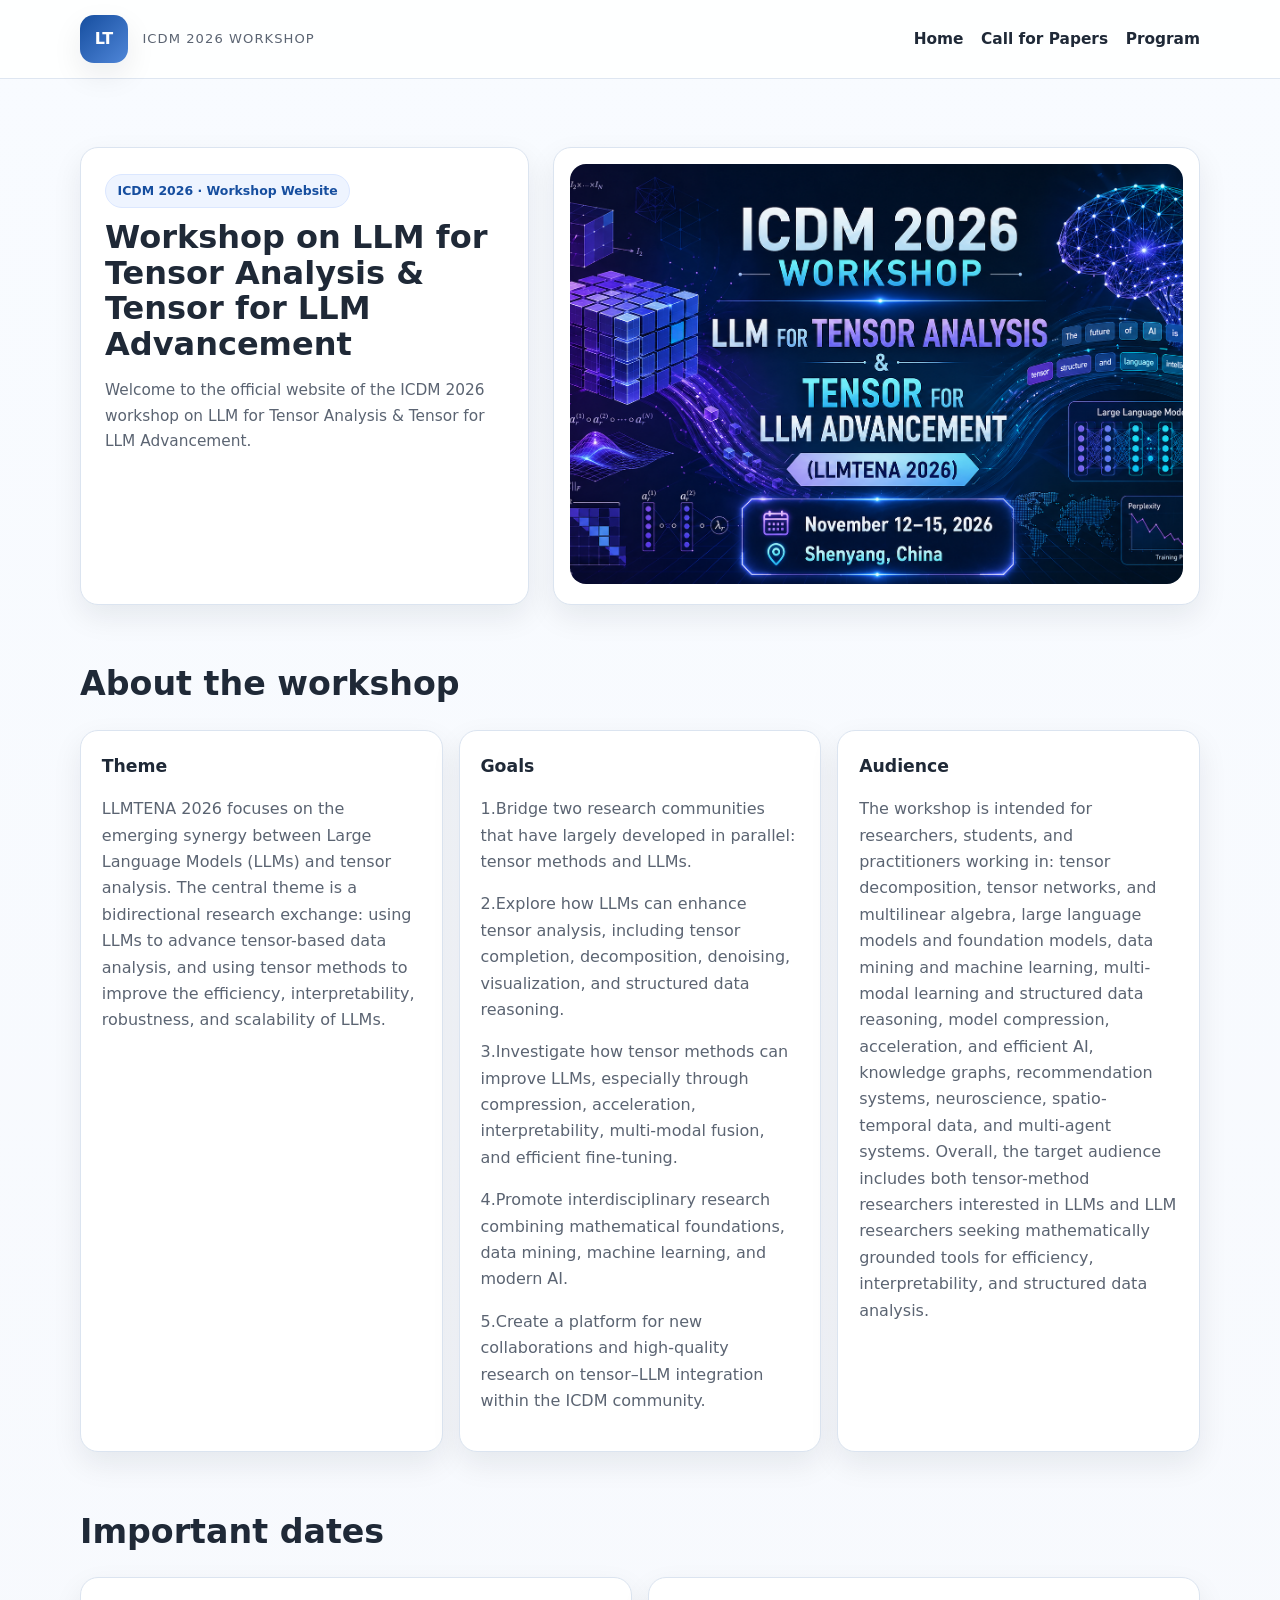
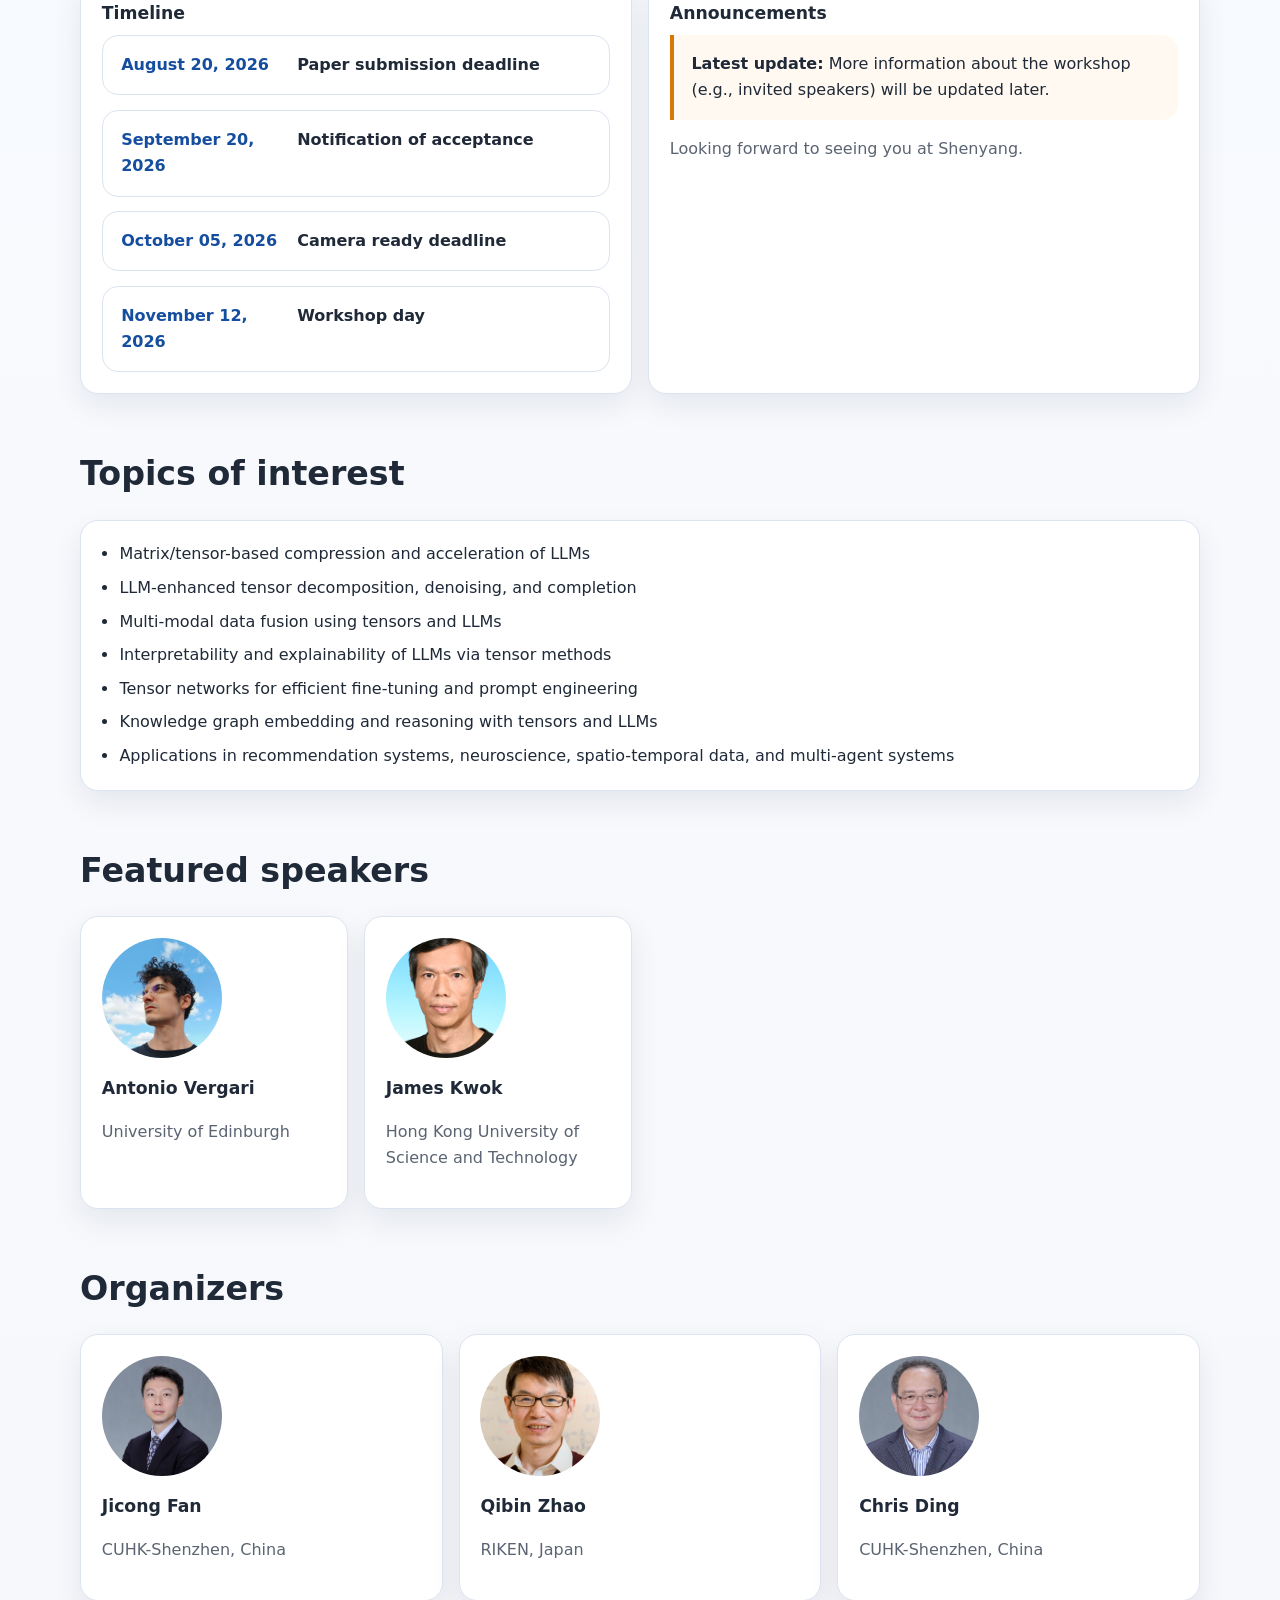
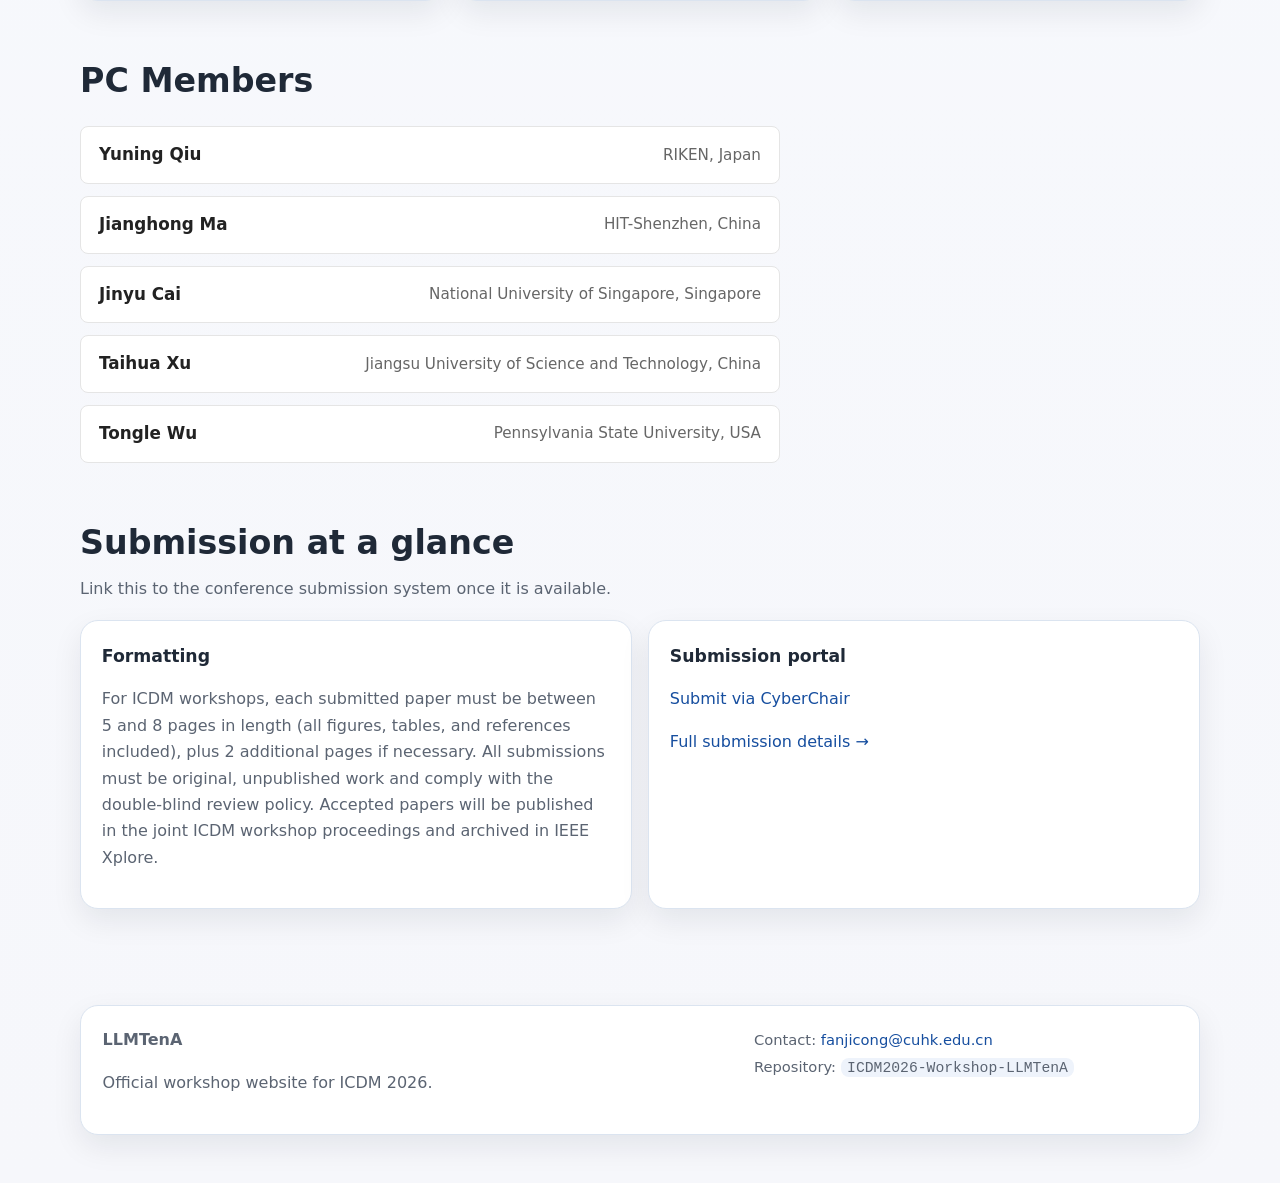
==== commit c5425717: "Update index.html" ====
--- a/index.html
+++ b/index.html
@@ -172,12 +172,6 @@
             <h3>Antonio Vergari</h3>
             <p class="muted">University of Edinburgh</p>
           </a>
-
-          <a href="https://teacher.gdut.edu.cn/zhouguoxu/en/zhym/118716/list/index.htm" target="_blank" rel="noopener noreferrer" class="card person person-link">
-            <img src="assets/photo_zhou.png" alt="Guoxu Zhou" class="person-photo">
-            <h3>Guoxu Zhou</h3>
-            <p class="muted">Guangdong University of Technology</p>
-          </a>
           
           <a href="https://www.cse.ust.hk/~jamesk/" target="_blank" rel="noopener noreferrer" class="card person person-link">
             <img src="assets/photo_kwok.jpg" alt="James Kwok" class="person-photo">
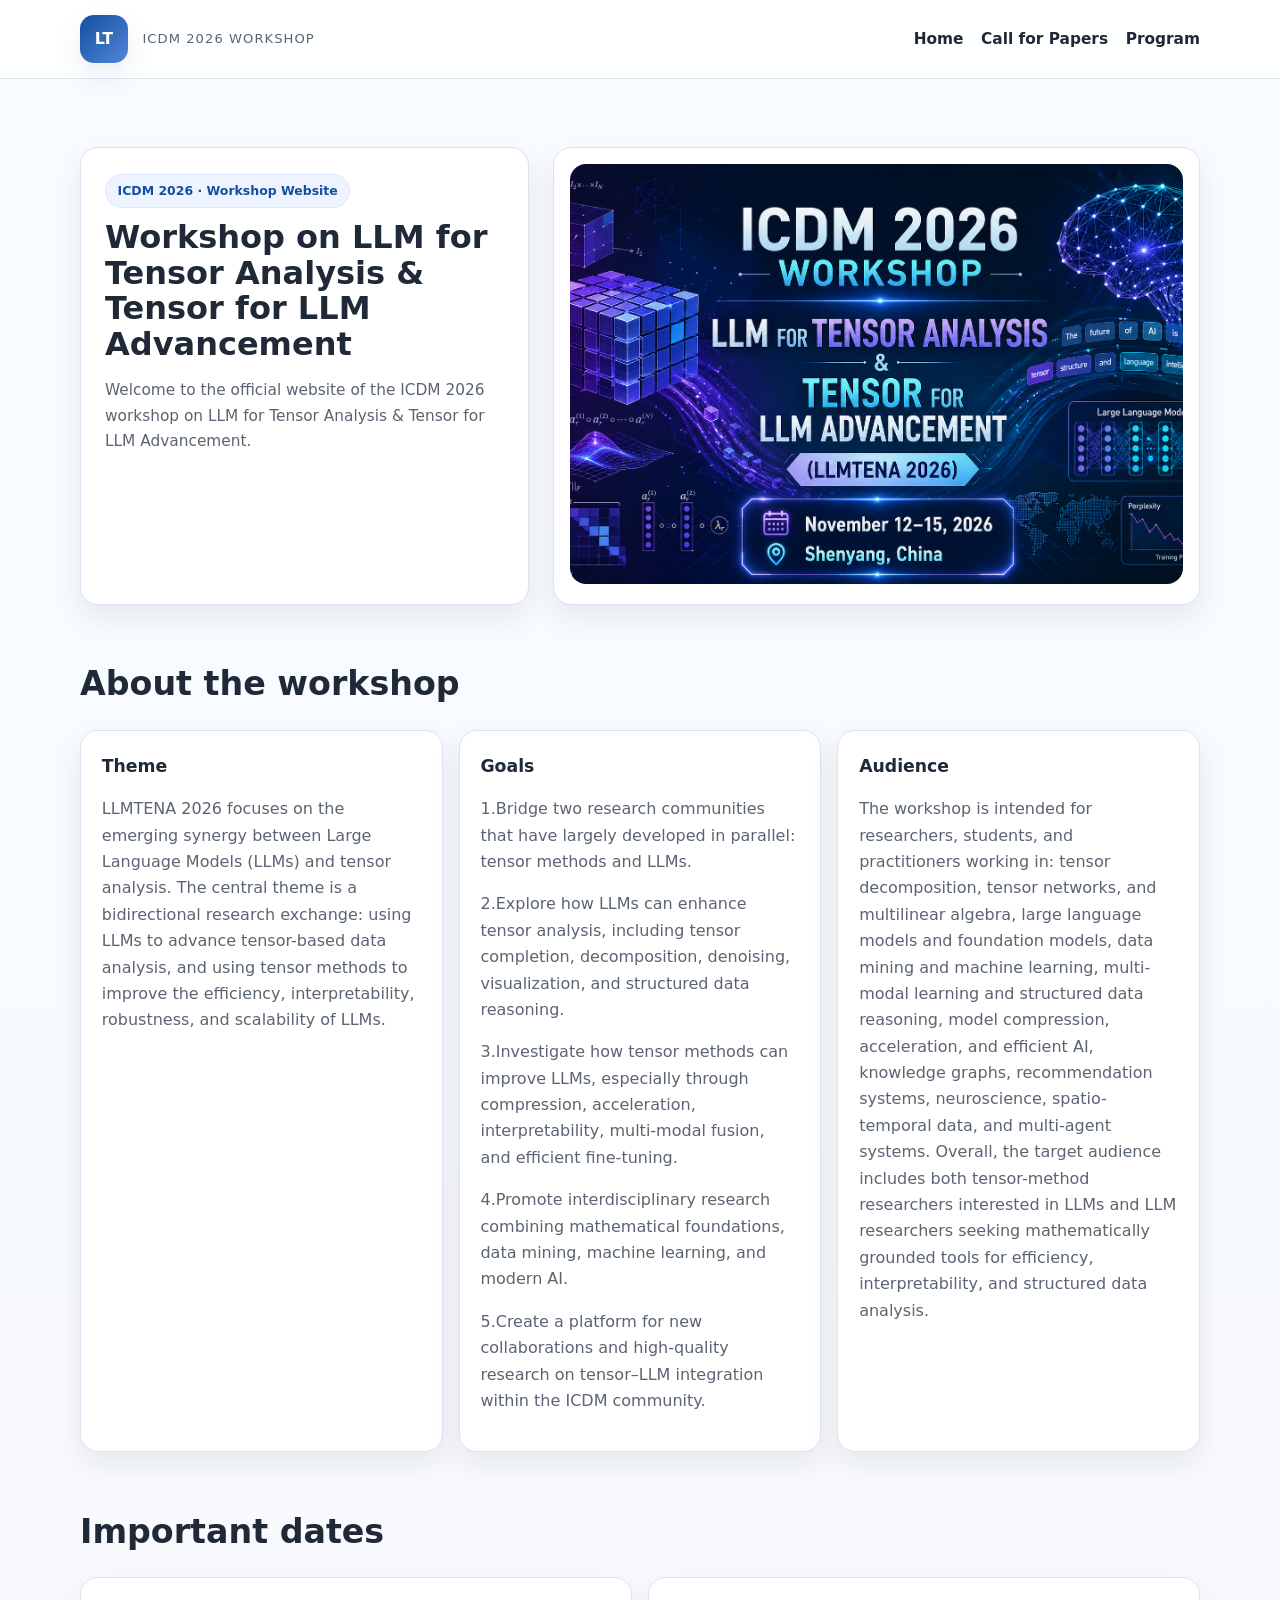
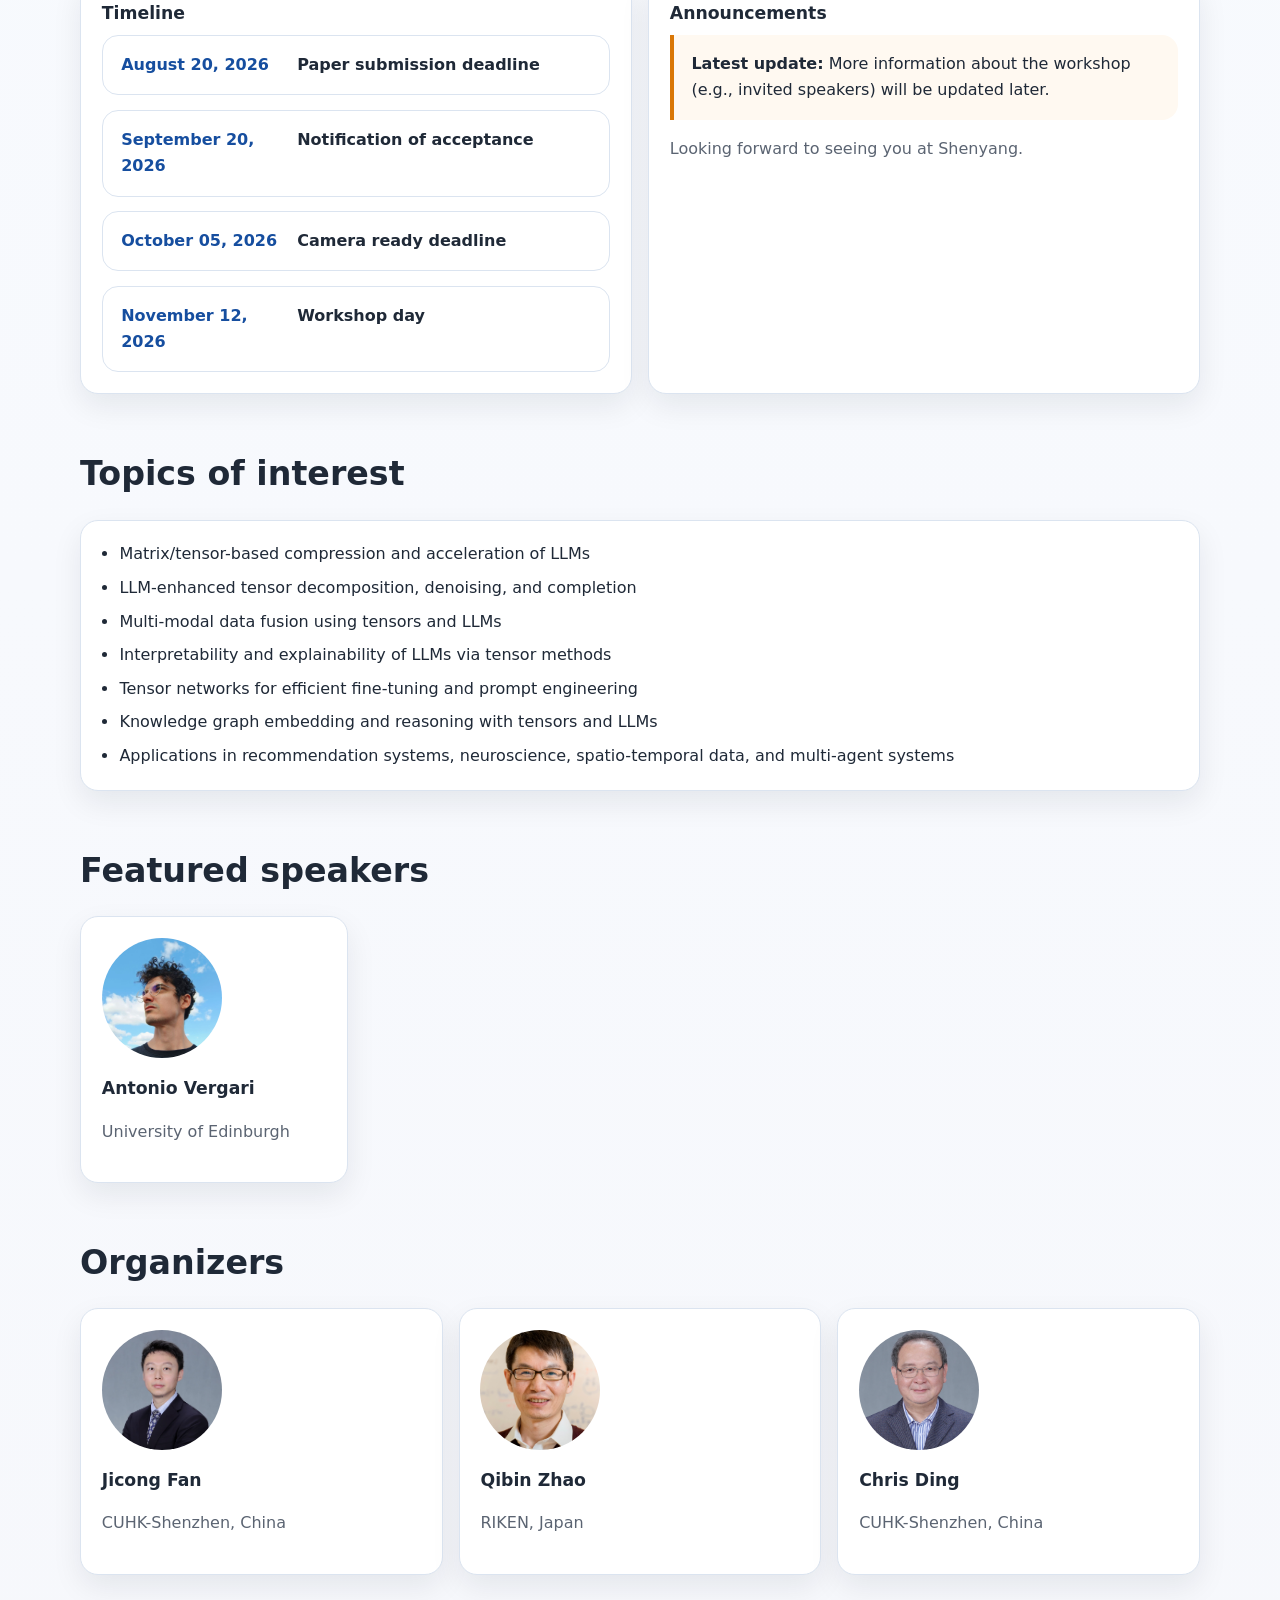
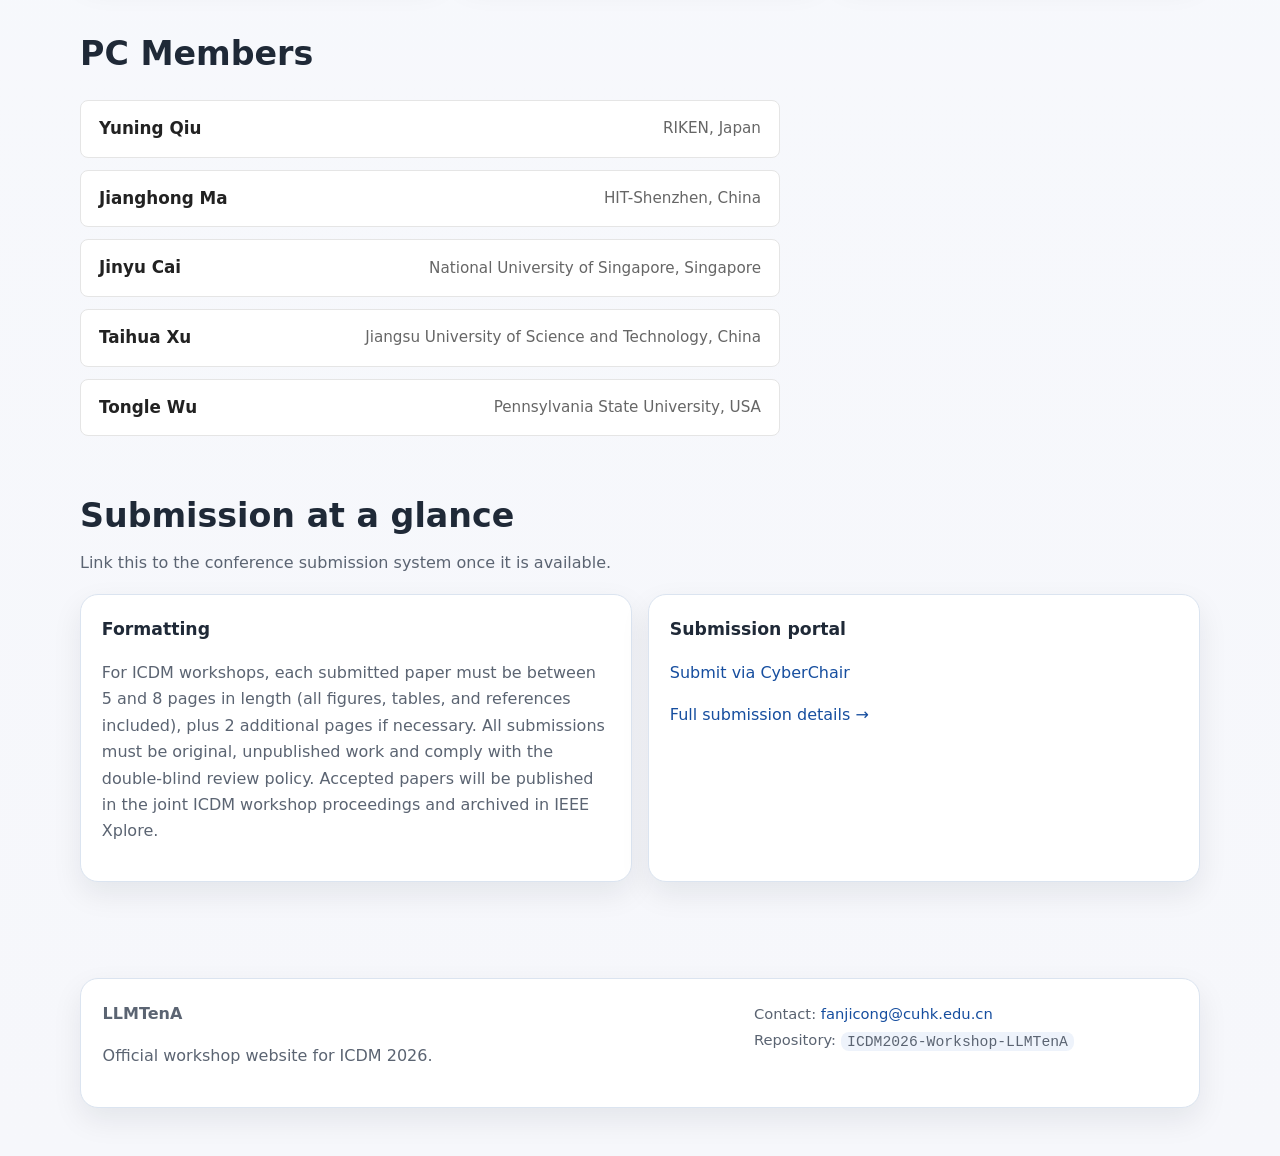
==== commit f853c74a: "Update index.html" ====
--- a/index.html
+++ b/index.html
@@ -173,11 +173,6 @@
             <p class="muted">University of Edinburgh</p>
           </a>
           
-          <a href="https://www.cse.ust.hk/~jamesk/" target="_blank" rel="noopener noreferrer" class="card person person-link">
-            <img src="assets/photo_kwok.jpg" alt="James Kwok" class="person-photo">
-            <h3>James Kwok</h3>
-            <p class="muted">Hong Kong University of Science and Technology</p>
-          </a>
           
         </div>
       </div>
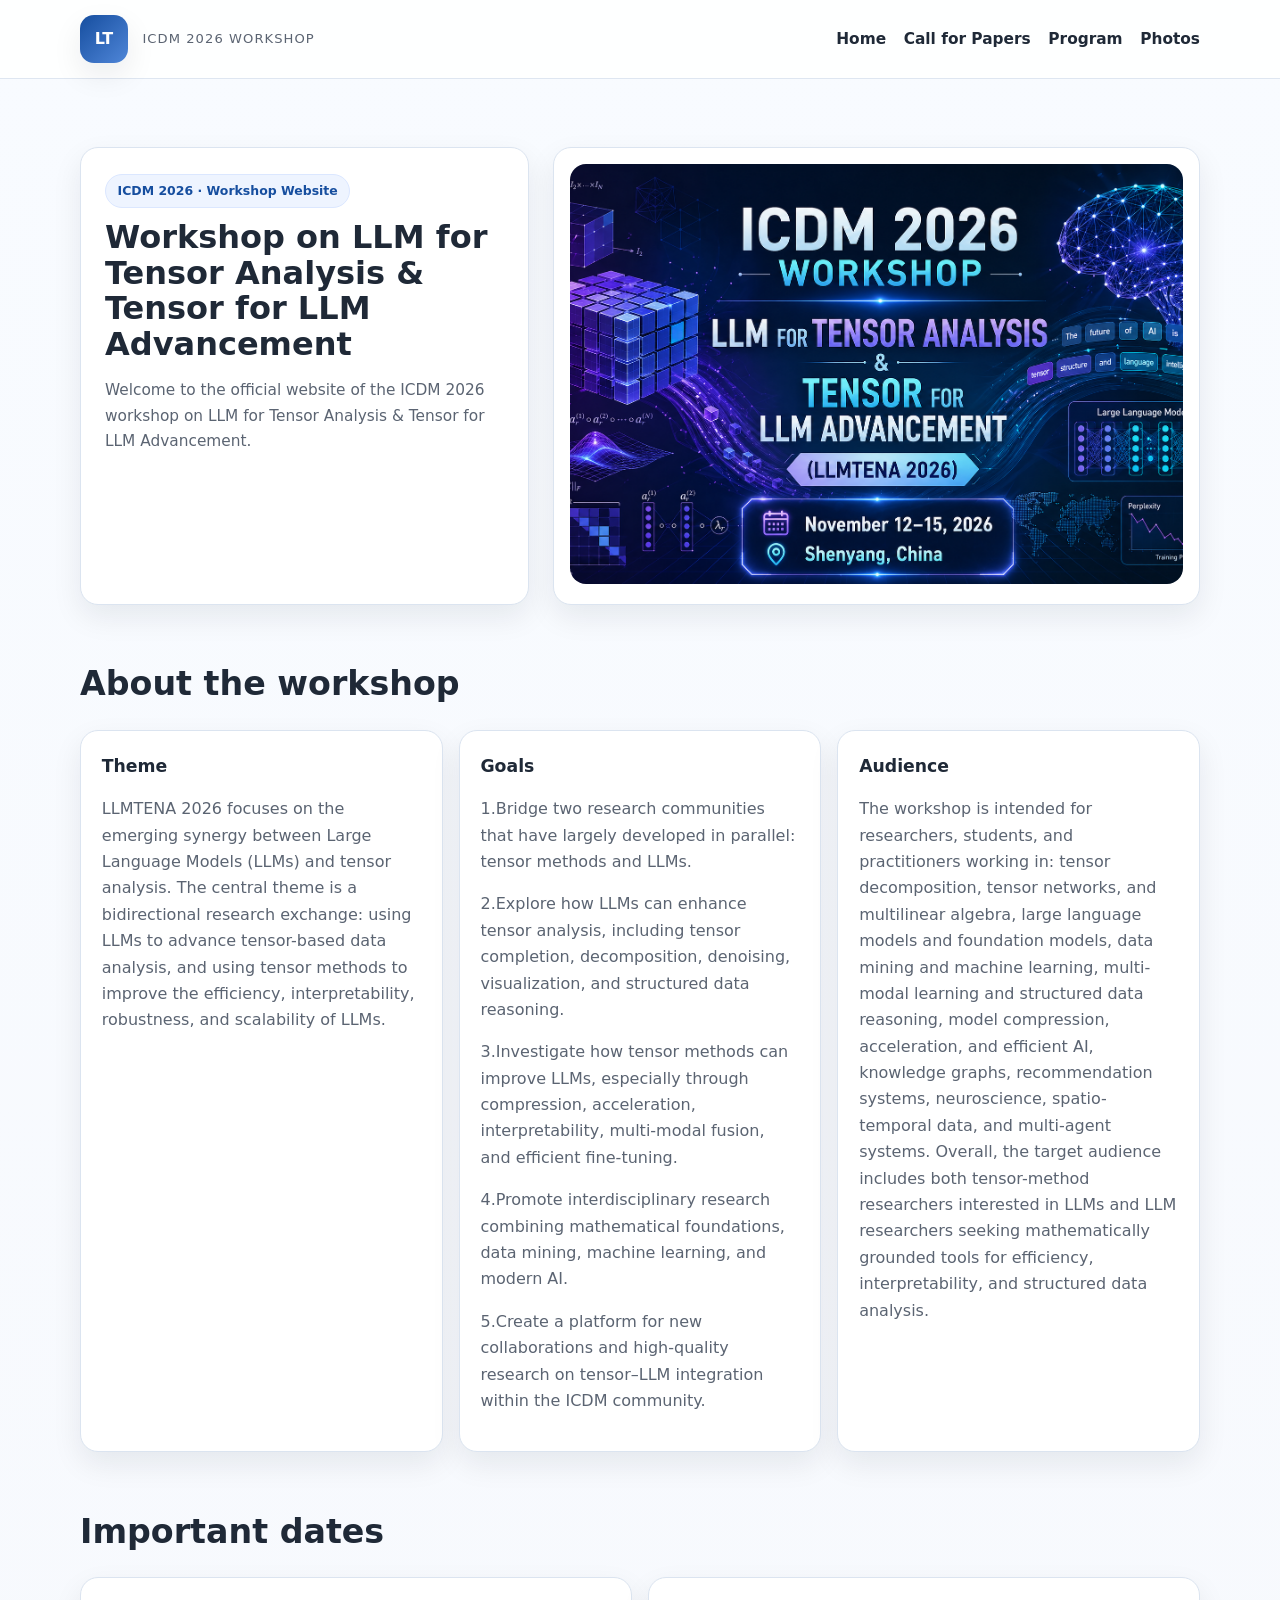
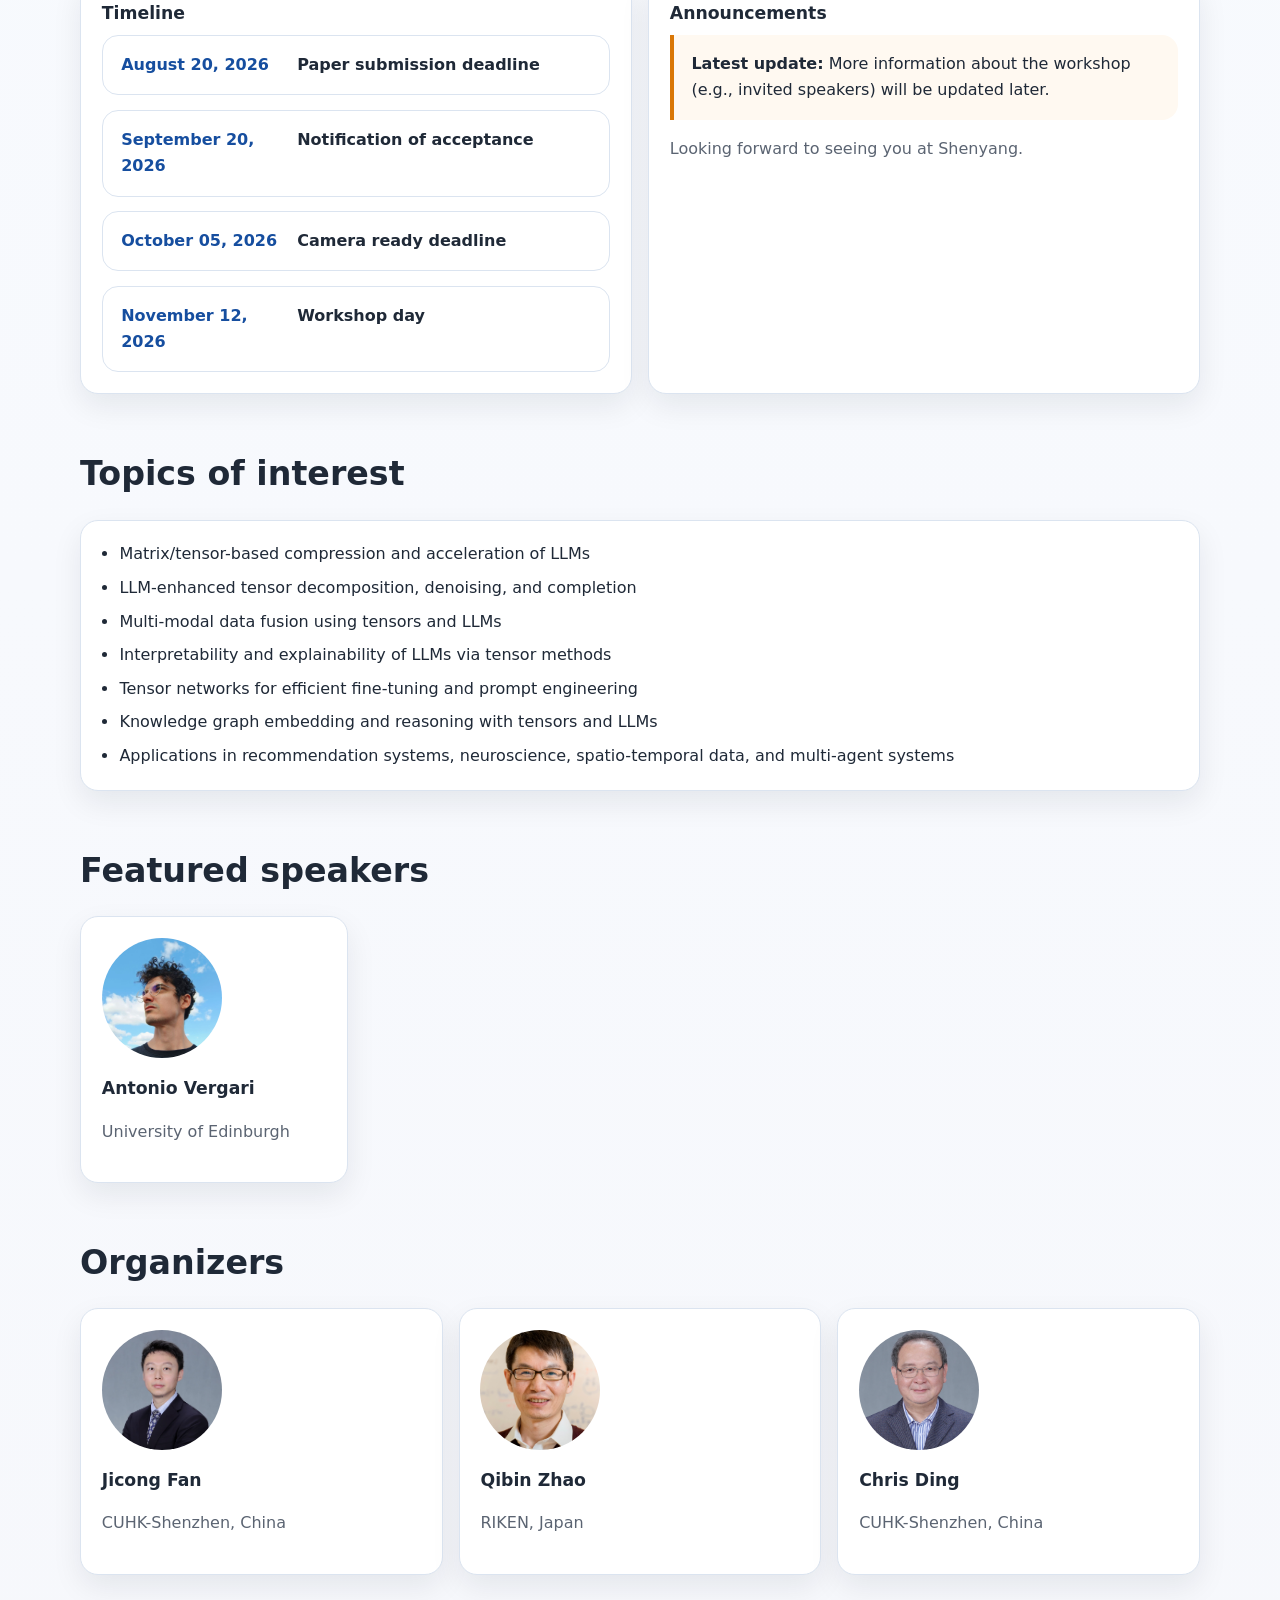
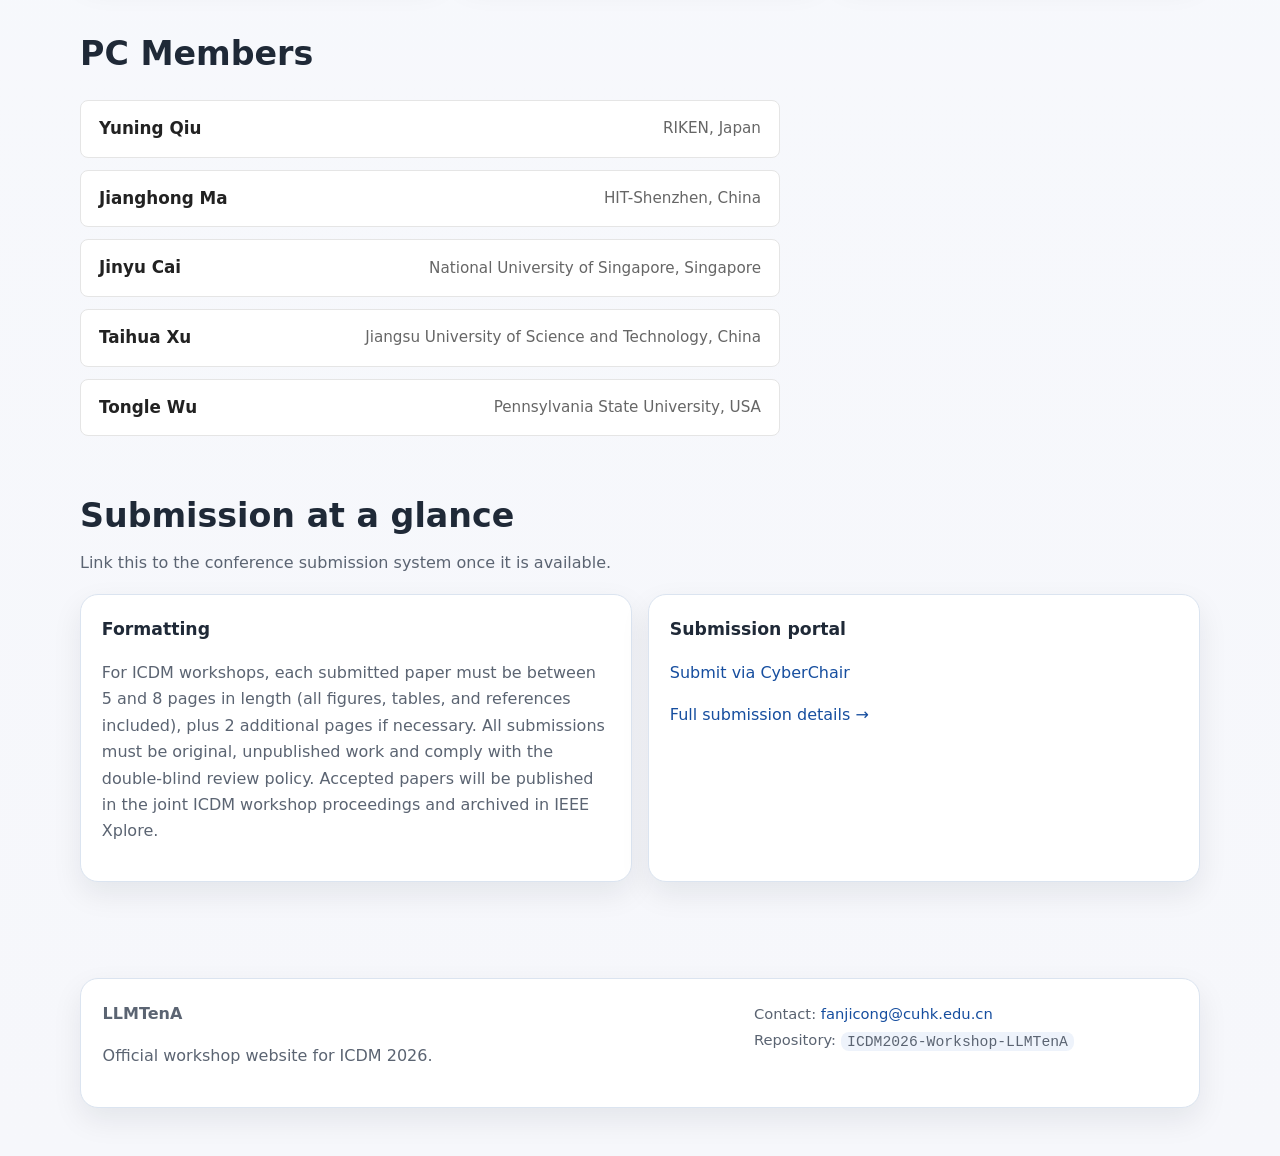
==== commit ad2d624f: "Update index.html" ====
--- a/index.html
+++ b/index.html
@@ -32,6 +32,7 @@
         <a href="submission.html">Submission</a>
         -->
         <a href="schedule.html">Program</a>
+        <a href="photos.html">Photos</a>
         <!--
         <a href="organizers.html">Organizers</a>
         <a class="button primary" href="mailto:fanjicong@cuhk.edu.cn">Contact</a>
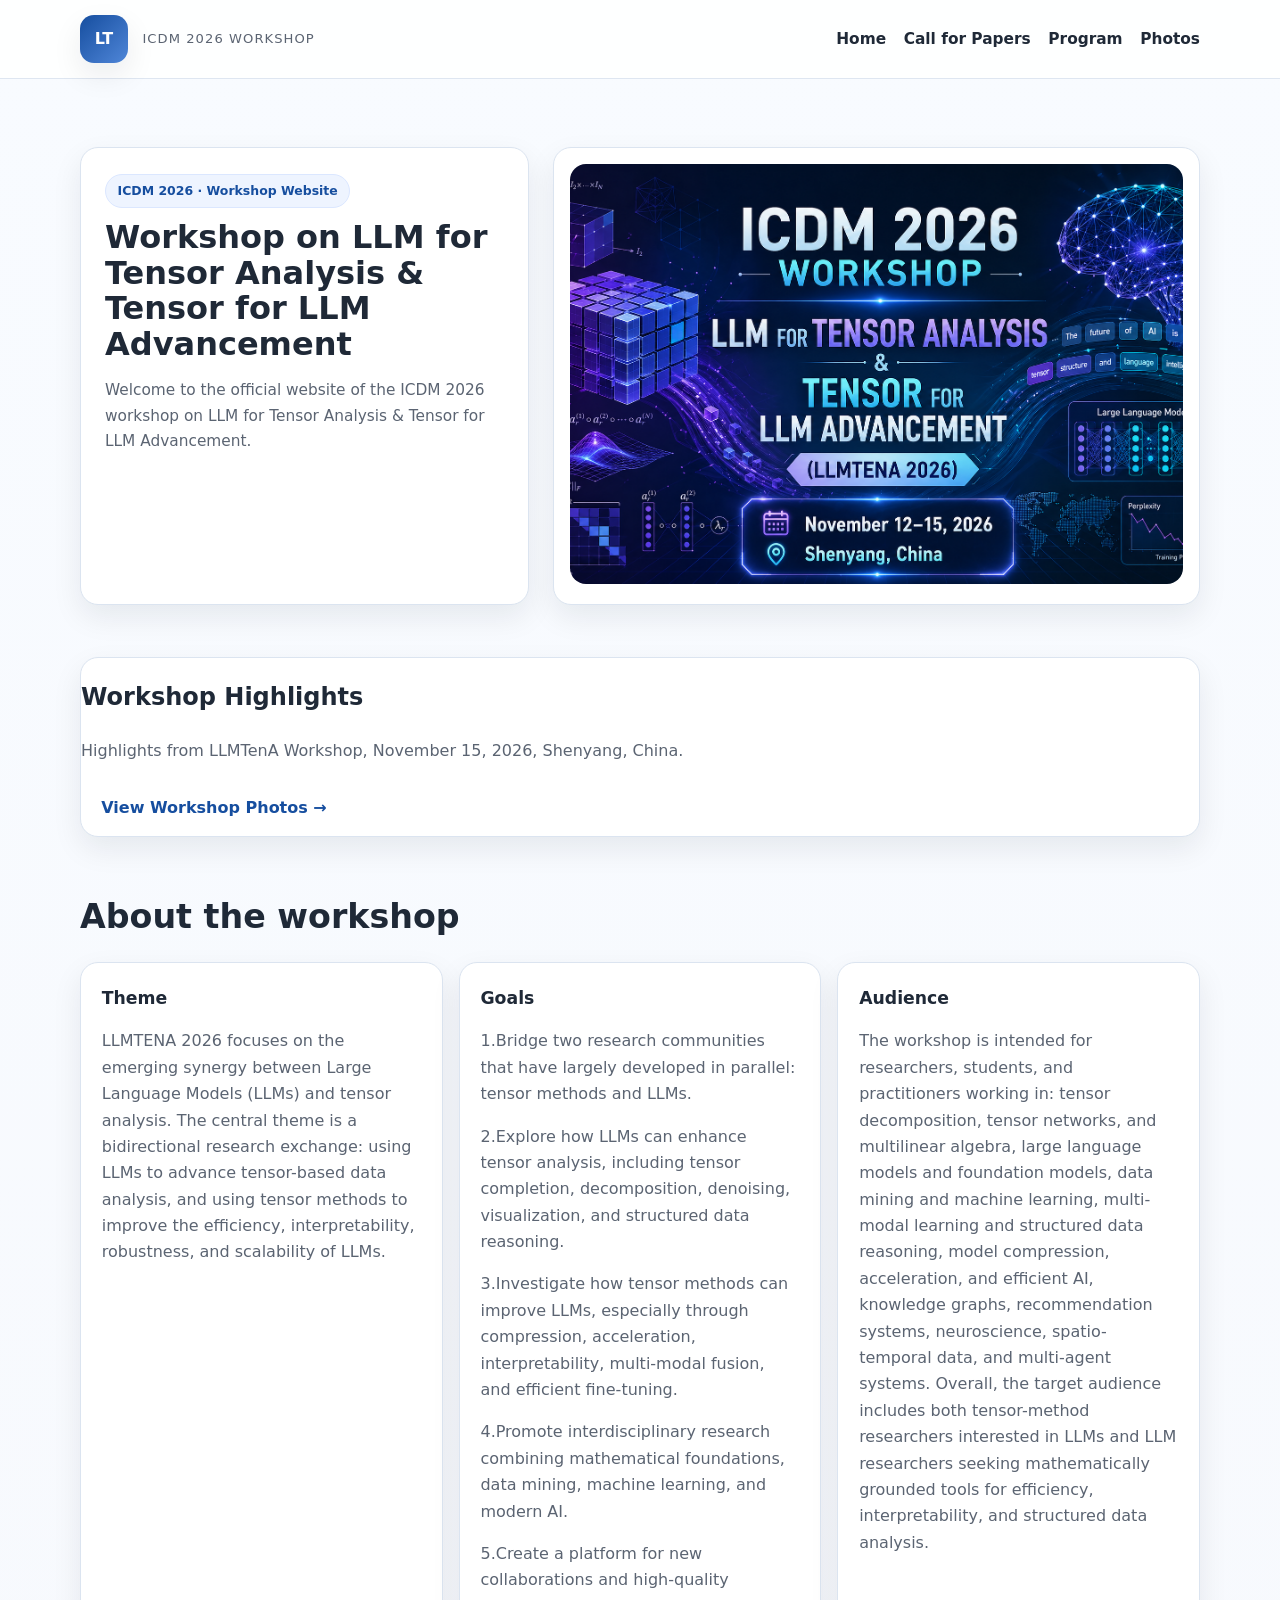
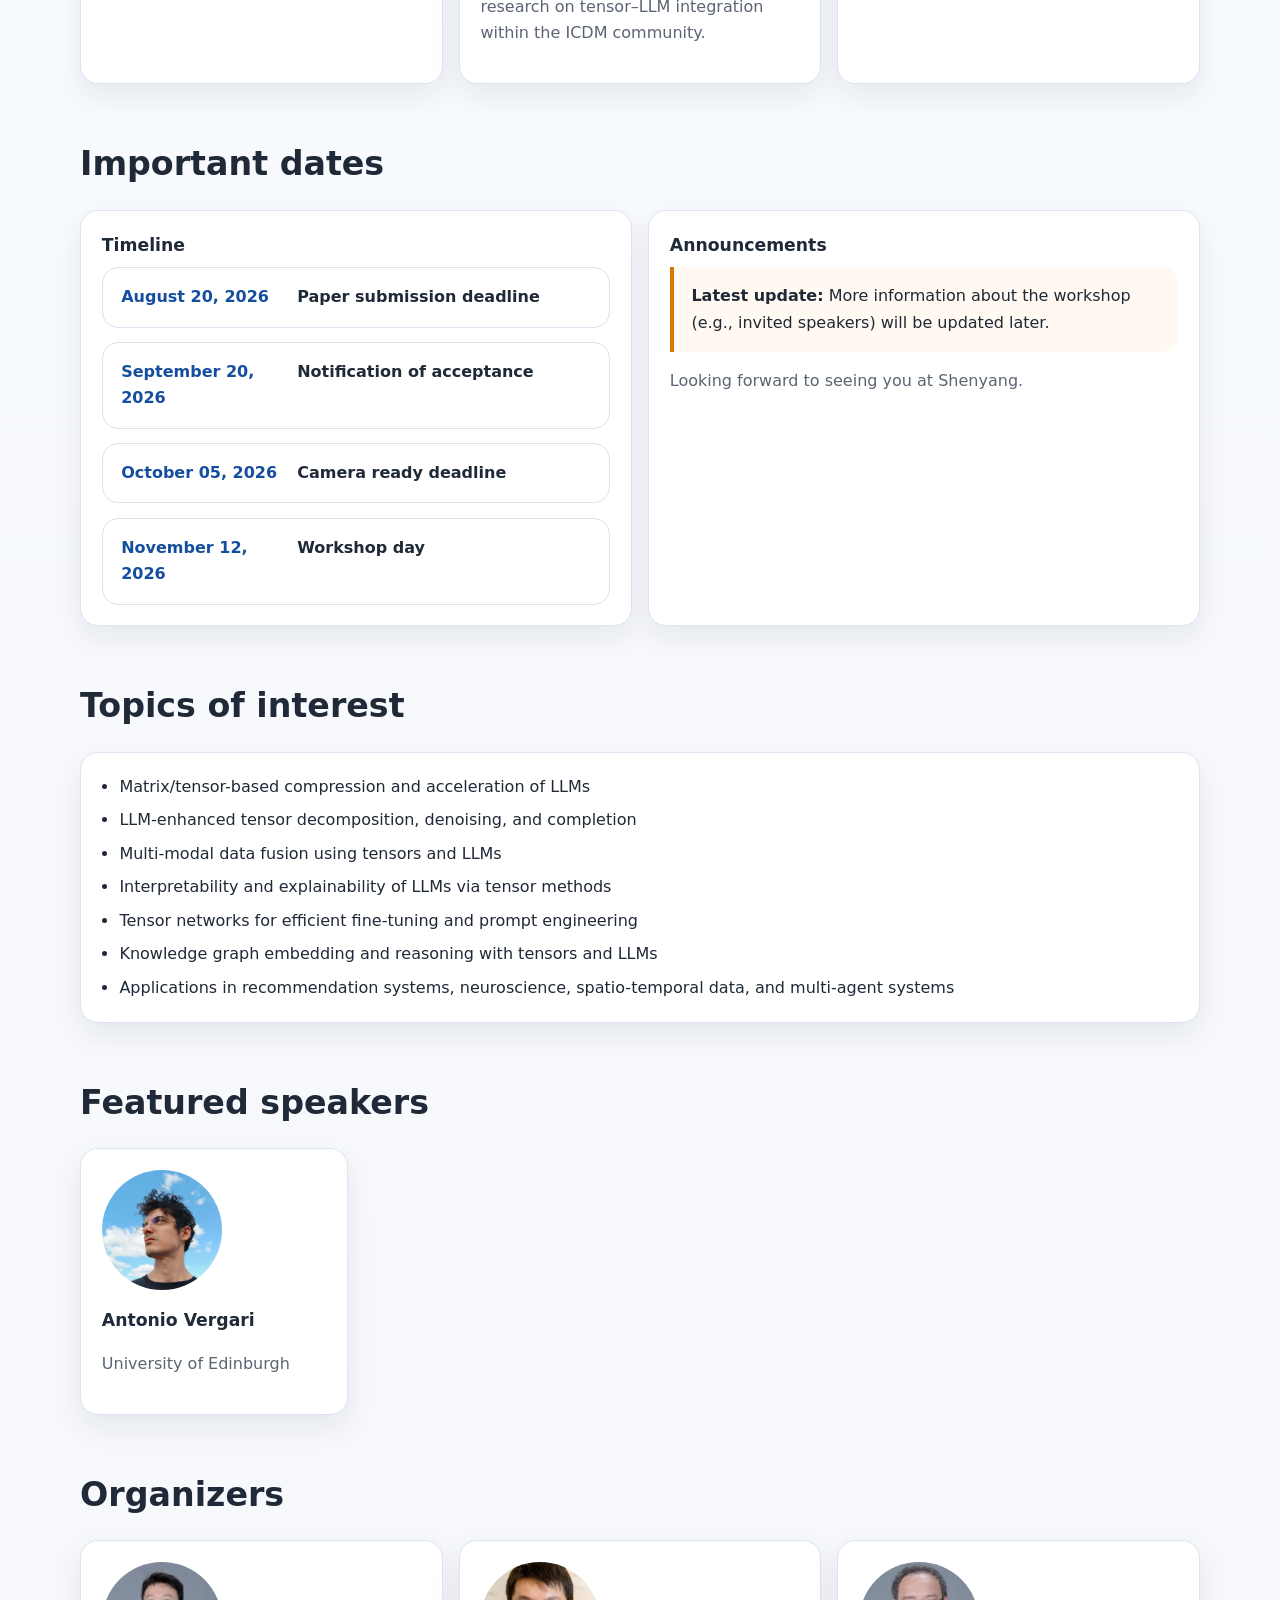
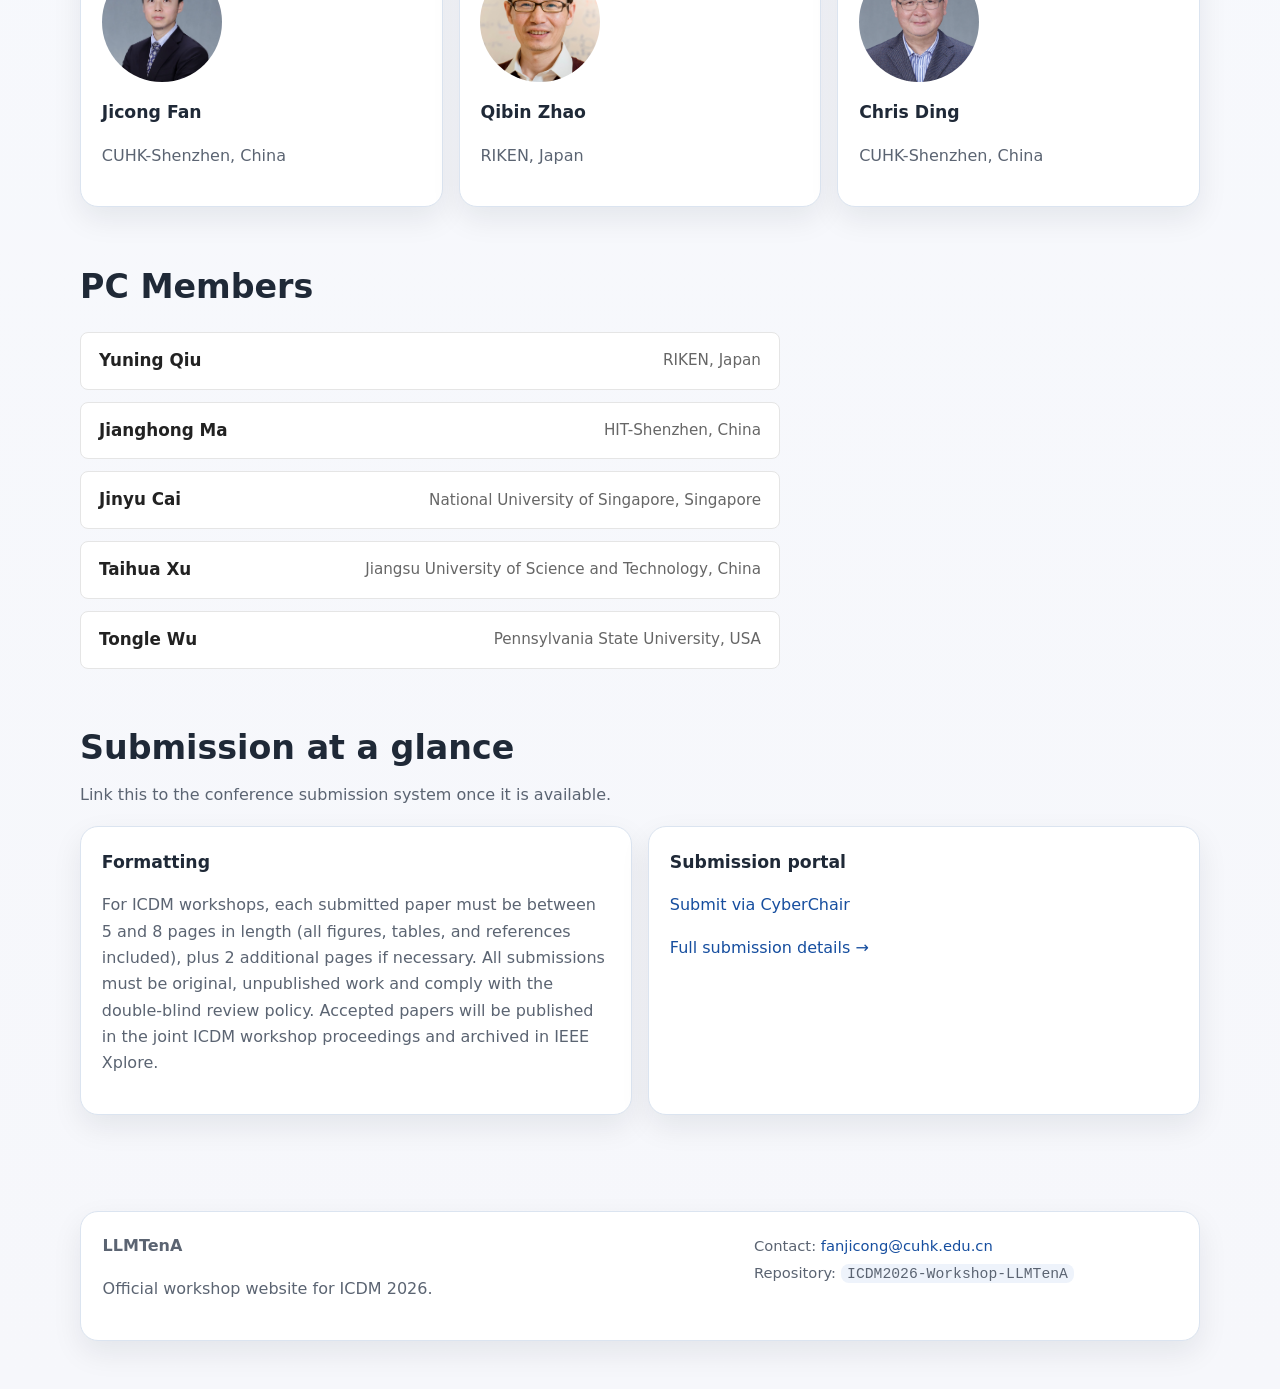
==== commit 5e2e376e: "Update index.html" ====
--- a/index.html
+++ b/index.html
@@ -76,7 +76,22 @@
         </div>
       </div>
     </section>
-
+    
+<section class="section">
+  <div class="container">
+    <div class="card">
+      <h2>Workshop Highlights</h2>
+      <p class="muted">
+        Highlights from LLMTenA Workshop,
+        November 15, 2026, Shenyang, China.
+      </p>
+      <a href="photos.html" class="button">
+        View Workshop Photos →
+      </a>
+    </div>
+  </div>
+</section>
+    
     <section class="section">
       <div class="container">
         <div class="section-header">
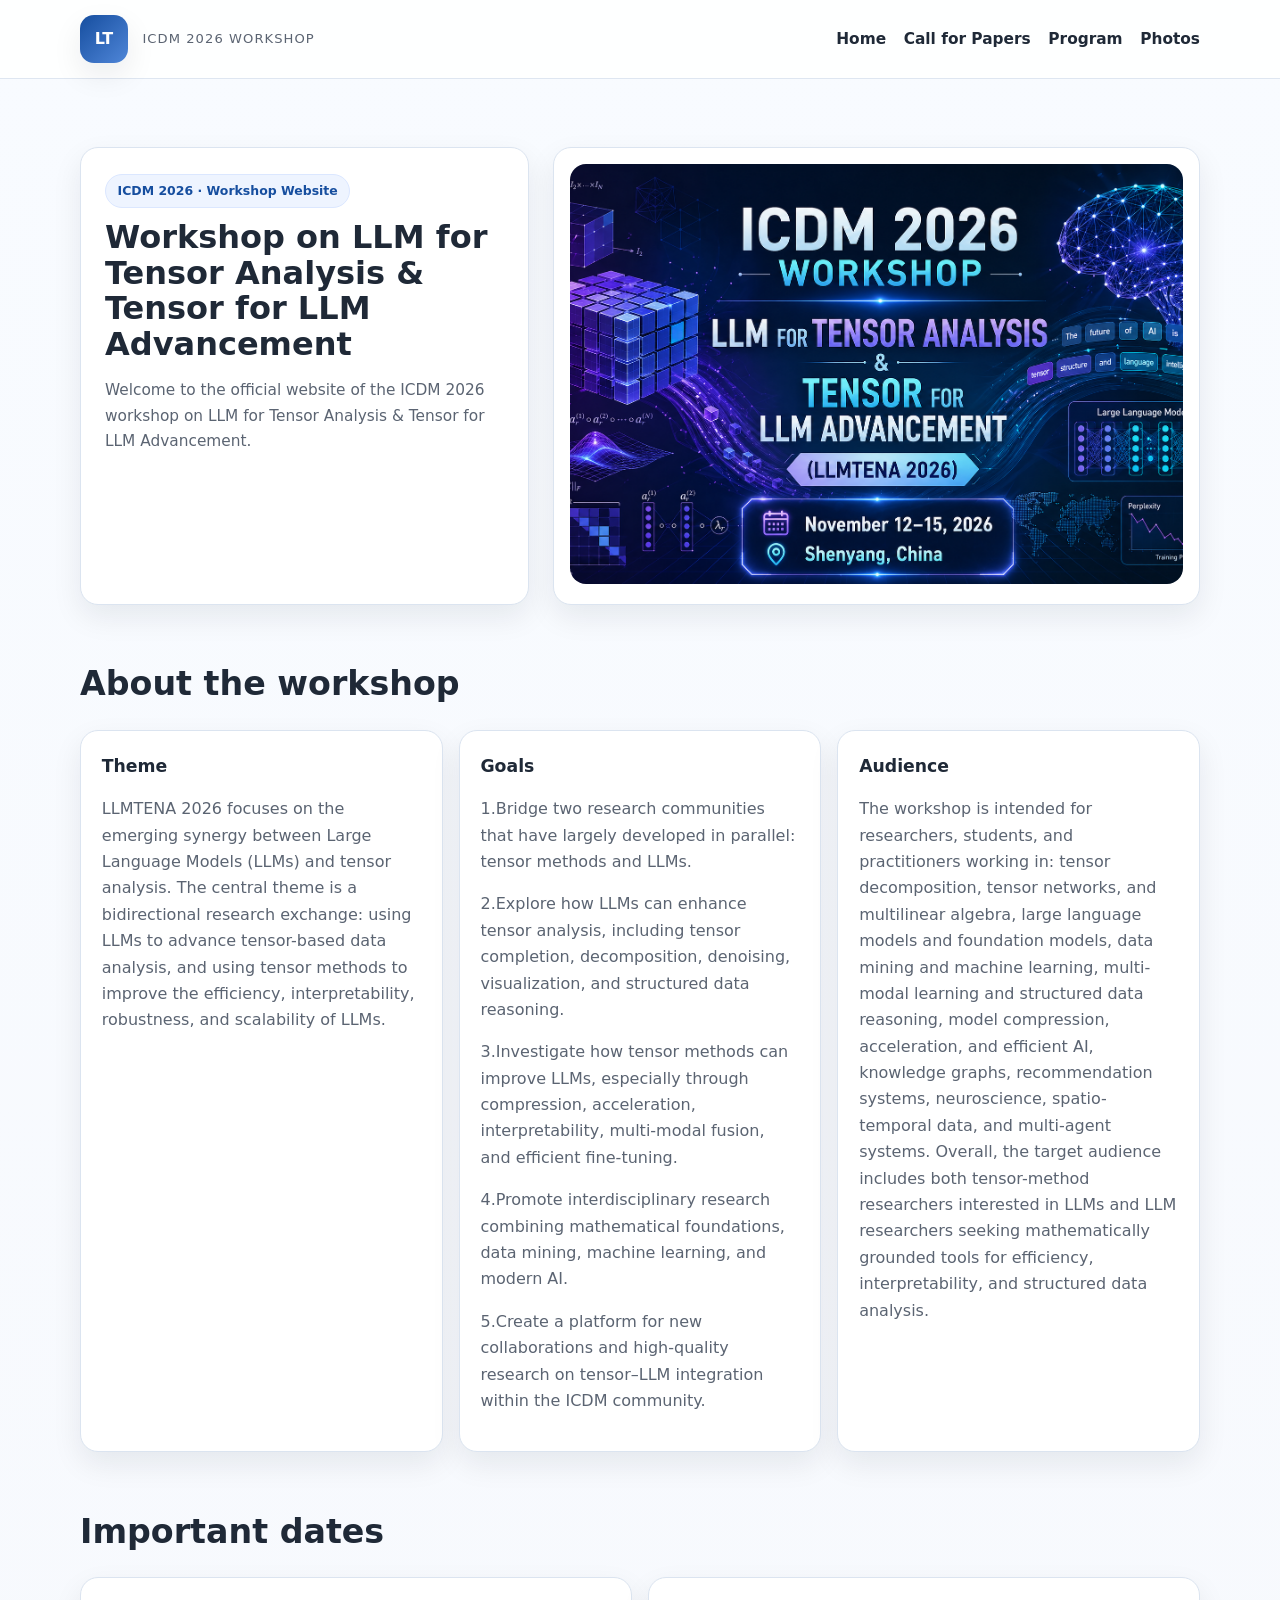
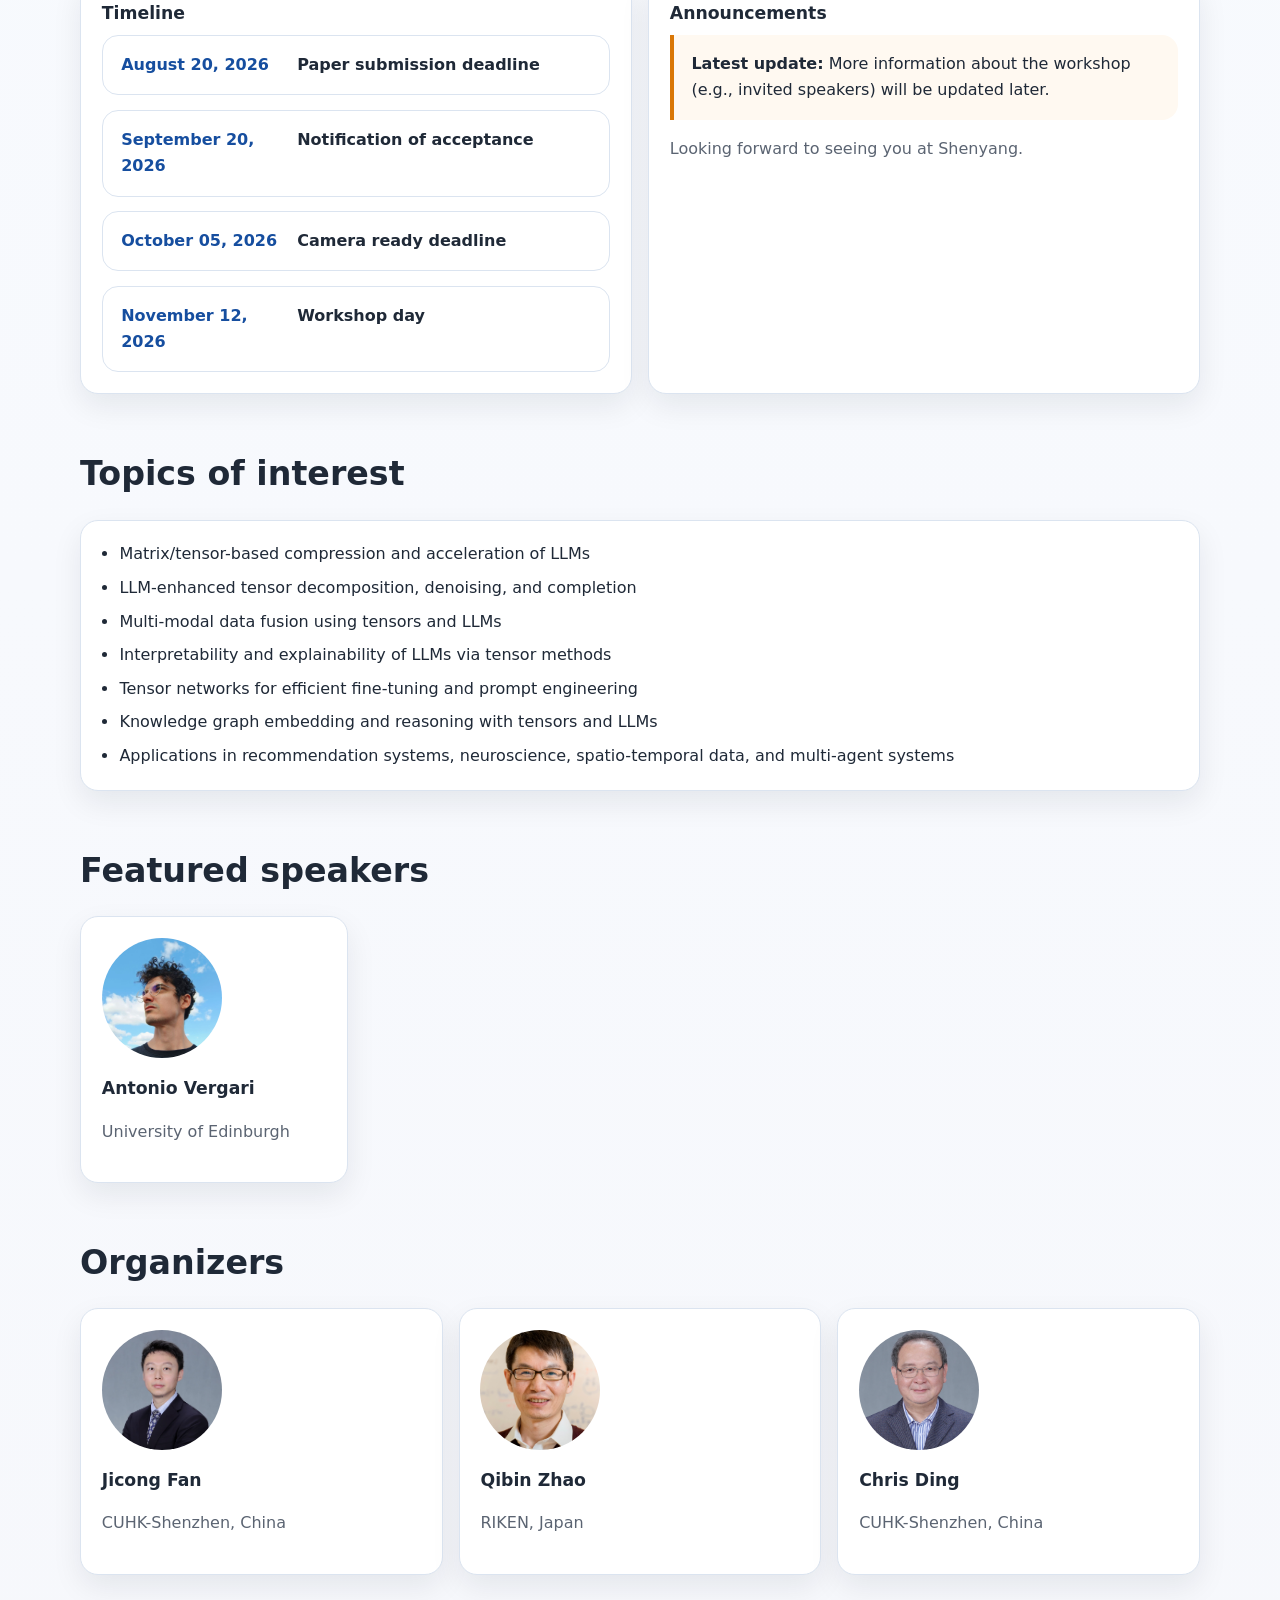
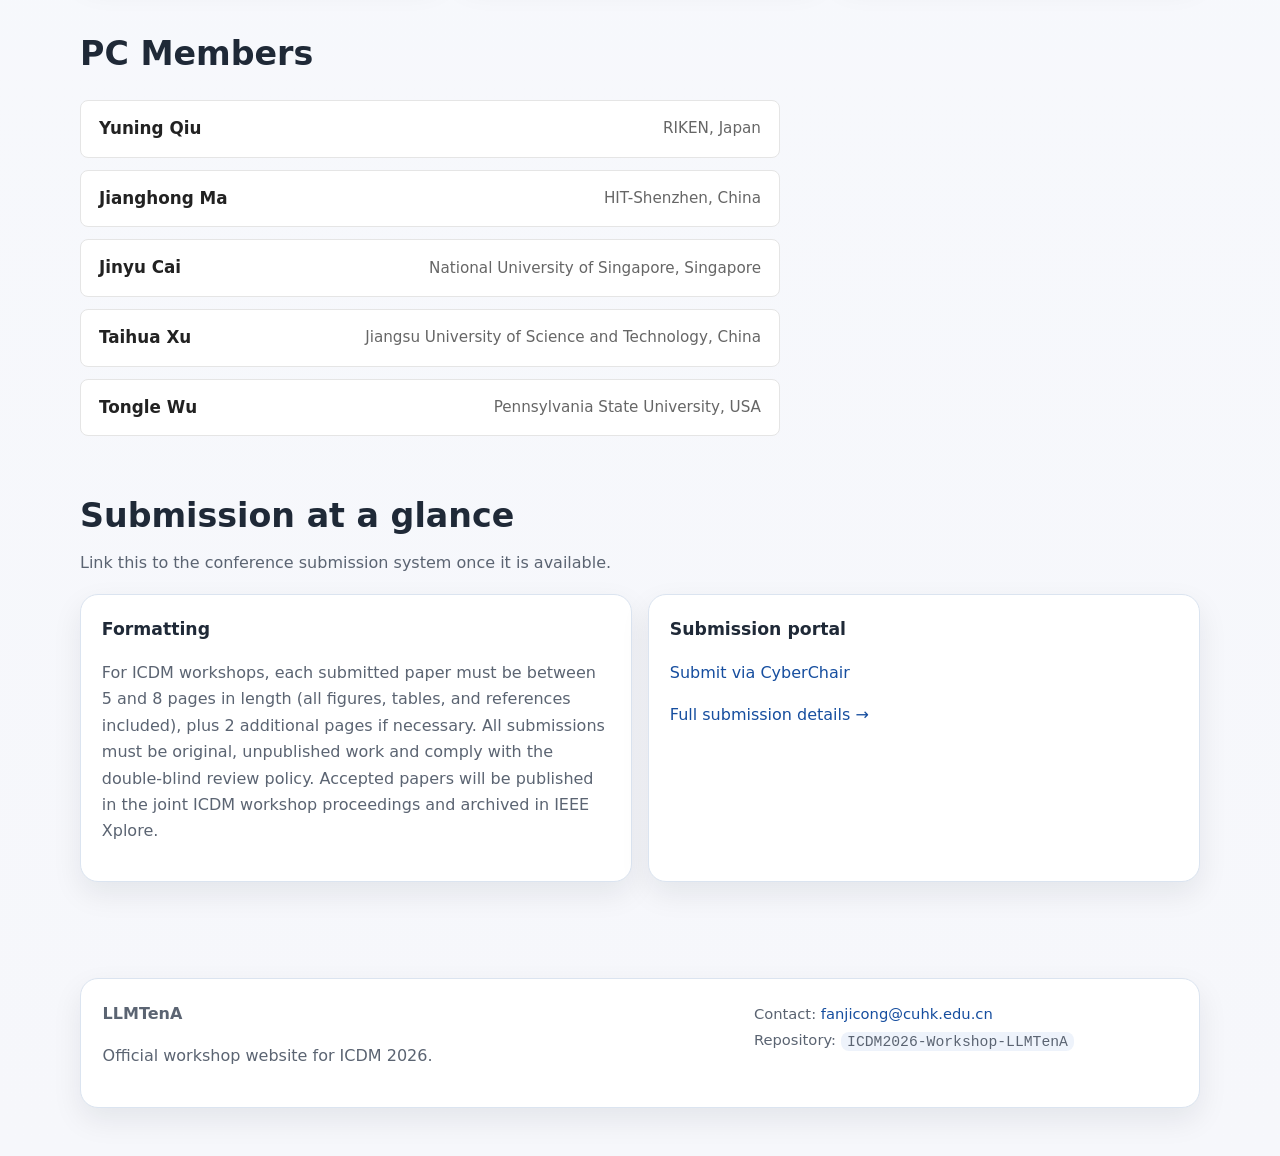
==== commit a28c15c4: "Update index.html" ====
--- a/index.html
+++ b/index.html
@@ -77,20 +77,6 @@
       </div>
     </section>
     
-<section class="section">
-  <div class="container">
-    <div class="card">
-      <h2>Workshop Highlights</h2>
-      <p class="muted">
-        Highlights from LLMTenA Workshop,
-        November 15, 2026, Shenyang, China.
-      </p>
-      <a href="photos.html" class="button">
-        View Workshop Photos →
-      </a>
-    </div>
-  </div>
-</section>
     
     <section class="section">
       <div class="container">
